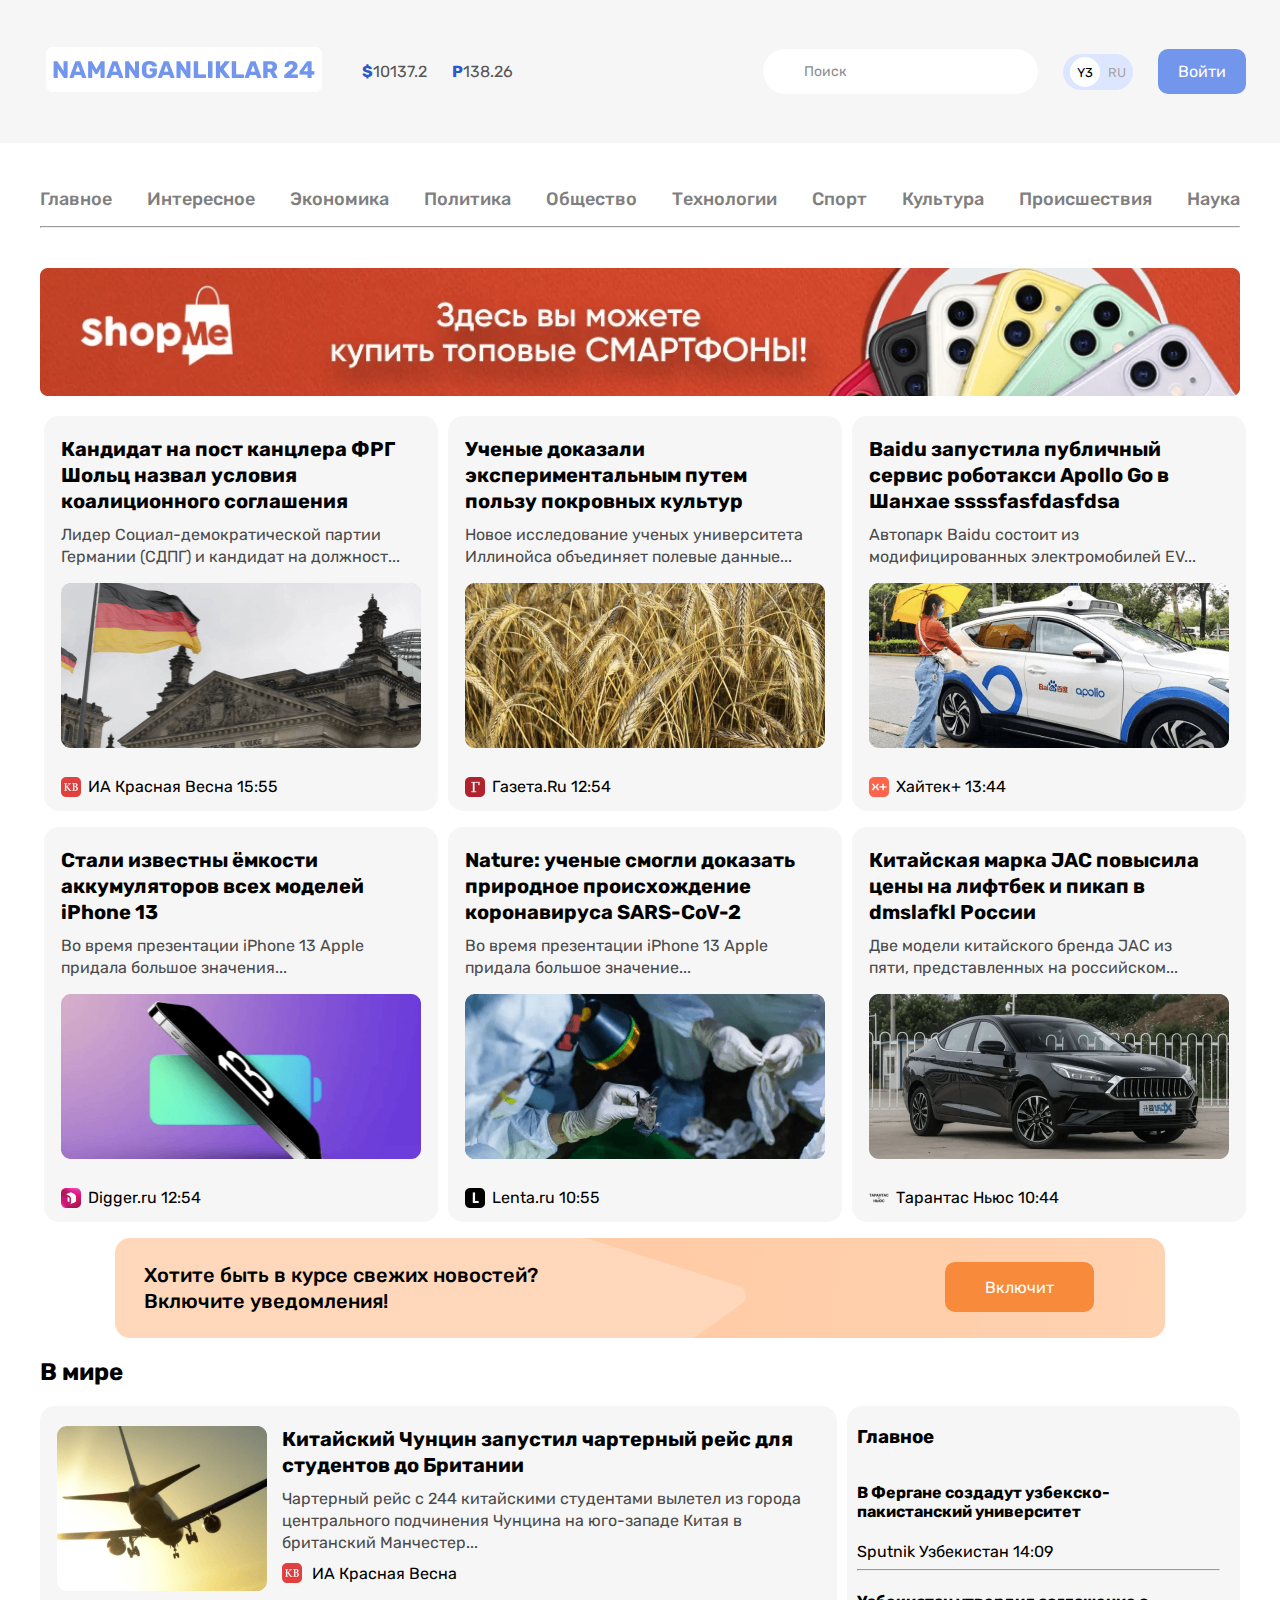
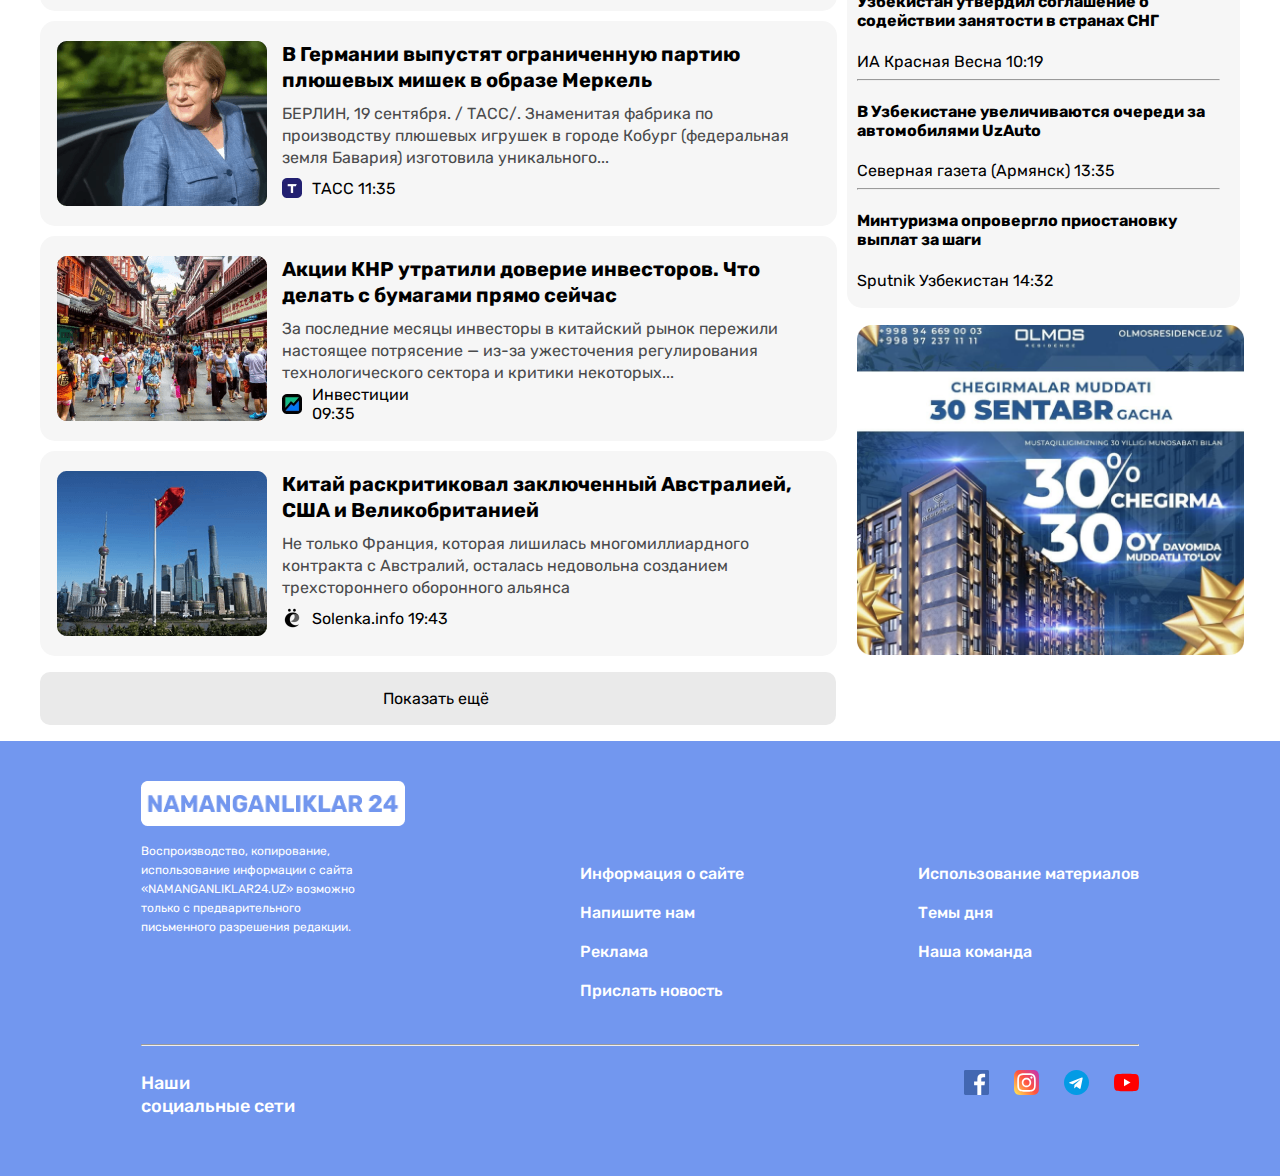
==== index.html @ bf57b664 "Add news bg images" ====
<!DOCTYPE html>
<html lang="en">
<head>
  <meta charset="UTF-8">
  <meta http-equiv="X-UA-Compatible" content="IE=edge">
  <meta name="viewport" content="width=device-width, initial-scale=1.0">
  <link rel="preconnect" href="https://fonts.googleapis.com">
  <link rel="preconnect" href="https://fonts.gstatic.com" crossorigin>
  <link href="https://fonts.googleapis.com/css2?family=Rubik:wght@400;700&display=swap" rel="stylesheet">
  <title>Namanganlikar24</title>
  <link rel="stylesheet" href="./css/main.css">
</head>
<body>
  <header class="header">
    <div class="header-top">
      <div class="container">
        <div class="header-place">
          <div class="header-start">
            <a class="logo-link" href="./index.html">
              <img class="site-logo" src="./rec/rec/NAMANGANLIKLAR24.png" width="276" height="45" alt="logo-Namanganliklar24">
            </a>
            <ul class="header-top-list">
              <li class="header-top-list-box">
                $
                <p class="header-box-text"> 10137.2</p>
              </li>
              <li class="header-top-list-box">
                P
                <p class="header-box-text"> 138.26</p>
              </li>
            </ul>
          </div>
          <div class="header-end">
            <div class="header-input">
              <p class="search-text">
                Поиск</p>
            </div>
            <div class="language">
              <span class="lang-uz">
                <a class="lang-text lang-activ"  href="#">
                  Y3
                </a>
              </span>
              <span class="lang-ru">
                <a class="lang-text" href="#">
                  RU
                </a>
              </span>
            </div>
            <a class="log-in" href="#">
              Войти
            </a>
          </div>
        </div>
      </div>
    </div>

    <div class="header-bottom">
      <div class="container">
        <nav class="header-nav">
          <ul class="header-list">
            <li class="header-list-box">
              <a class="header-link-box-text" href="./index.html">Главное</a>
            </li>
            <li class="header-list-box">
              <a class="header-link-box-text" href="#">Интересное</a>
            </li>
            <li class="header-list-box">
              <a class="header-link-box-text" href="#">Экономика</a>
            </li>
            <li class="header-list-box">
              <a class="header-link-box-text" href="#">Политика</a>
            </li>
            <li class="header-list-box">
              <a class="header-link-box-text" href="#">Общество</a>
            </li>
            <li class="header-list-box">
              <a class="header-link-box-text" href="#"> Технологии</a>
            </li>
            <li class="header-list-box">
              <a class="header-link-box-text" href="#">Спорт</a>
            </li>
            <li class="header-list-box">
              <a class="header-link-box-text" href="#">Культура</a>
            </li>
            <li class="header-list-box">
              <a class="header-link-box-text" href="#">Происшествия</a>
            </li>
            <li class="header-list-box">
              <a class="header-link-box-text" href="#">Наука</a>
            </li>
          </ul>
        </nav>
        <hr class="hr">
      </div>
    </div>
  </header>
<main>
  <section class="hero">
    <div class="container">
      <aside class="hero-place">
          <a target="blank" href="https://shopme.uz/">
            <img src="./images/shopme.png" width="1200" height="128" 
            srcset="./images/shopme.png 1x, ./images/shopme@2x.png 2x"
            alt="Shopme">
          </a>
      </aside>
    </div>

      <div class="container">
        <ul class="hero-list">
          <li class="hero-list-box  none">
            <a class="hero-list-box-link" href="#">
              <h2 class="hero-list-box-title">
                Кандидат на пост канцлера ФРГ Шольц назвал условия коалиционного соглашения
              </h2>
            </a>
            <p class="list-box-title-text">
              Лидер Социал-демократической партии Германии (СДПГ) и кандидат на должност...
            </p>
            <img class="hero-box-img" src="./images/germany.png" width="360" height="165" 
            srcset="./images/germany.png 1x, ./images/germany-flag@2x.png 2x"
            alt="img-germany">
            
            <div class="hero-list-box-log bg-img">
              <!-- <img class="box-logo" src="./images/KB.png" width="20" height="20"
              srcset="./images/KB.png 1x, ./images/KB@2x.png 2x"
              alt="logo-IA_KRASNAYA_BESNA"> -->
              <p class="box-logo-text">ИА Красная Весна <time datetime="2022-05-25T15:55">15:55</time></p>
            </div>

          </li>
          <li class="hero-list-box none">
            <a class="hero-list-box-link"  href="#">
              <h2 class="hero-list-box-title">
                Ученые доказали экспериментальным путем пользу покровных культур
              </h2>
            </a>
            <p class="list-box-title-text">
              Новое исследование ученых университета Иллинойса объединяет полевые данные... 
            </p>
            <img class="hero-box-img" src="./images/wheat.png" width="360" height="165" 
            srcset="./images/wheat.png 1x, ./images/wheat@2x.png 2x"
            alt="img-germany">

            <div class="hero-list-box-log bg-img-center">
              <!-- <img class="box-logo" src="./images/G.png" width="20" height="20"
              srcset="./images/G.png 1x, ./images/G@2x.png 2x"
              alt="logo-IA_KRASNAYA_BESNA"> -->
              <p class="box-logo-text"> Газета.Ru  <time datetime="2022-05-25T12:54">12:54</time></p>
            </div>
          </li>
          <li class="hero-list-box none">
            <a class="hero-list-box-link"  href="#">
              <h2 class="hero-list-box-title">
                Baidu запустила публичный  сервис роботакси Apollo Go в Шанхае ssssfasfdasfdsa
              </h2>
            </a>
            <p class="list-box-title-text">
              Автопарк Baidu состоит из модифицированных электромобилей EV... 
            </p>
            <img class="hero-box-img" src="./images/taxicar.png" width="360" height="165" 
            srcset="./images/taxicar.png 1x, ./images/taxicar@2x.png 2x"
            alt="img-germany">
            <div class="hero-list-box-log bg-img-end">
              <!-- <img class="box-logo" src="./images/KB.png" width="20" height="20"
              srcset="./images/KB.png 1x, ./images/KB@2x.png 2x"
              alt="logo-IA_KRASNAYA_BESNA"> -->
              <p class="box-logo-text"> Хайтек+ <time datetime="2022-05-25T13:44">13:44</time></p>
            </div>
          </li>
        </ul>
        
        <ul class="hero-list">
          <li class="hero-list-box  none">
            <a class="hero-list-box-link" href="#">
              <h2 class="hero-list-box-title">
                Стали известны ёмкости аккумуляторов всех моделей iPhone 13
              </h2>
            </a>
            <p class="list-box-title-text">
              Во время презентации iPhone 13 Apple придала большое значения...
            </p>
            <img class="hero-box-img" src="./images/iphone.png" width="360" height="165" 
            srcset="./images/iphone.png 1x, ./images/iphone@2x.png 2x"
            alt="img-germany">
            <div class="hero-list-box-log bg-img-botom-start">
              <!-- <img class="box-logo" src="./images/digger.png" width="20" height="20"
              srcset="./images/digger.png 1x, ./images/digger@2x.png 2x"
              alt="logo-IA_KRASNAYA_BESNA"> -->
              <p class="box-logo-text"> Digger.ru  <time datetime="2022-05-25T12:54">12:54</time></p>
            </div>
          </li>
          <li class="hero-list-box none">
            <a class="hero-list-box-link"  href="#">
              <h2 class="hero-list-box-title">
                Nature: ученые смогли доказать природное происхождение коронавируса SARS-CoV-2
              </h2>
            </a>
            <p class="list-box-title-text">
              Во время презентации iPhone 13 Apple придала большое значение...
            </p>
            <img class="hero-box-img" src="./images/meditsina.png" width="360" height="165" 
            srcset="./images/meditsina.png 1x, ./images/medican@2x.png 2x"
            alt="img-germany">
            <div class="hero-list-box-log bg-img-botom-center">
              <!-- <img class="box-logo" src="./images/L.png" width="20" height="20"
              srcset="./images/L.png 1x, ./images/L@2x.png 2x"
              alt="logo-IA_KRASNAYA_BESNA"> -->
              <p class="box-logo-text"> Lenta.ru <time datetime="2022-05-25T10:55">10:55</time></p>
            </div>
          </li>
          <li class="hero-list-box none">
            <a class="hero-list-box-link"  href="#">
              <h2 class="hero-list-box-title">
                Китайская марка JAC повысила цены на лифтбек и пикап в dmslafkl России
              </h2>
            </a>
            <p class="list-box-title-text">
              Две модели китайского бренда JAC из пяти, представленных на российском...
            </p>
            <img class="hero-box-img" src="./images/sport-car.png" width="360" height="165" 
            srcset="./images/sport-car.png 1x, ./images/sport-car@2x.png 2x"
            alt="img-germany">
            <div class="hero-list-box-log bg-img-botom-end">
              <!-- <img class="box-logo" src="./images/CH.png" width="20" height="20"
              srcset="./images/CH.png 1x, ./images/CH@2x.png 2x"
              alt="logo-IA_KRASNAYA_BESNA"> -->
              <p class="box-logo-text">Тарантас Ньюс  <time datetime="2022-05-25T10:44">10:44</time></p>
            </div>
          </li>
        </ul>
        <div class="remember">
          <h2 class="remember-text">
            Хотите быть в курсе свежих новостей?  Включите уведомления!
          </h2>
          <span class="remember-box-link">
            <a class="remember-link" href="#">
              Включит 
            </a>
          </span>
        </div>
      </div>
  </section>
  <section class="main-botom">
    <div class="container">
      <h2 class="main-botom-title">
        В мире
      </h2>
      <div class="main-botom-list">

        <div class="botom-start">
          <ul class="main-botom-list">
            <li class="main-botom-list-box">
              <img class="botom-img" src="./images-2/boing.png" width="210" height="165" 
              srcset="./images-2/boing.png 1x, /images-2/boing@2x.png 2x"
              alt="img-boing">
              <div class="botom-box-place">
                <a class="botom-title-link" href="#">
                  <h3 class="botom-box-title">
                    Китайский Чунцин запустил чартерный рейс для студентов до Британии
                  </h3>
                </a>
                <p class="botom-box-text">
                  Чартерный рейс с 244 китайскими студентами вылетел из города центрального подчинения Чунцина на юго-западе Китая в британский Манчестер...
                </p>
                <div class="botom-box-in-box bg-img">
                  <!-- <img class="botom-logo" src="./images/KB.png" width="20" height="20"
                  srcset="./images/KB.png 1x, ./images/KB@2x.png 2x" -->
                  <!-- alt="logo-box"> -->
                  <p class="botom-logo-text">ИА Красная Весна<time datetime="2022-05-01T12:25"></time></p>
                </div>
              </div>
            </li>
            <li class="main-botom-list-box">
              <img class="botom-img" src="./images-2/women.png" width="210" height="165" 
              srcset="./images-2/women.png 1x, /images-2/women@2x.png 2x"
              alt="img-boing">
              <div class="botom-box-place">
                <a class="botom-title-link" href="#">
                  <h3 class="botom-box-title">
                    В Германии выпустят ограниченную партию плюшевых мишек в образе Меркель
                  </h3>
                </a>
                <p class="botom-box-text">
                  БЕРЛИН, 19 сентября. / ТАСС/. Знаменитая фабрика по производству плюшевых игрушек в городе Кобург (федеральная земля Бавария) изготовила уникального...
                </p>
                <div class="botom-box-in-box botom-bg-img-second">
                  <!-- <img class="botom-logo" src="./images-2/T.png" width="20" height="20"
                  srcset="./images-2/T.png 1x, ./images-2/T@2x.png 2x"
                  alt="logo-box"> -->
                  <p class="botom-logo-text">ТАСС <time datetime="2022-05-01T11:35">11:35</time></p>
                </div>
              </div>
            </li>
            <li class="main-botom-list-box">
              <img class="botom-img" src="./images-2/china.png" width="210" height="165" 
              srcset="./images-2/china.png 1x, /images-2/china@2x.png 2x"
              alt="img-boing">
              <div class="botom-box-place">
                <a class="botom-title-link" href="#">
                  <h3 class="botom-box-title">
                    Акции КНР утратили доверие инвесторов. Что делать с бумагами прямо сейчас
                  </h3>
                </a>
                <p class="botom-box-text">
                  За последние месяцы инвесторы в китайский рынок пережили настоящее потрясение — из-за ужесточения регулирования технологического сектора и критики некоторых...
                </p>
                <div class="botom-box-in-box bg-img-tretiy">
                  <!-- <img class="botom-logo" src="./images-2/PBG.png" width="20" height="20"
                  srcset="./images-2/PBG.png 1x, ./images-2/PBG@2x.png 2x"
                  alt="logo-box"> -->
                  <p class="botom-logo-text">Инвестиции <time datetime="2022-05-01T09:35">09:35</time></p>
                </div>
              </div>
            </li>
            <li class="main-botom-list-box ha">
              <img class="botom-img" src="./images-2/china-flag.png" width="210" height="165" 
              srcset="./images-2/china-flag.png 1x, /images-2/china-flag@2x.png 2x"
              alt="img-boing">
              <div class="botom-box-place">
                <a class="botom-title-link" href="#">
                  <h3 class="botom-box-title">
                    Китай раскритиковал заключенный Австралией, США и Великобританией
                  </h3>
                </a>
                <p class="botom-box-text">
                  Не только Франция, которая лишилась многомиллиардного контракта с Австралий, осталась недовольна созданием трехстороннего оборонного альянса 
                </p>
                <div class="botom-box-in-box botom-bg-end">
                  <!-- <img class="botom-logo" src="./images-2/solenka.png" width="20" height="20"
                  srcset="./images-2/solenka.png 1x, ./images-2/solenka@2x.png 2x"
                  alt="logo-box"> -->
                  <p class="botom-logo-text">Solenka.info <time datetime="2022-05-01T19:43">19:43</time></p>
                </div>
              </div>
            </li>
            <li class="box-esho">
            <div class="esho">
              <a class="esho-link" href="#">
                <p class="esho-text">
                  Показать ещё 
                </p>
             </a>
            </div>
            </li>
          </ul>
        </div>


        <div class="botom-end">
          <h3 class="botom-end-title">
            Главное
          </h3>
          <ul class="botom-list-end">
            <li class="botom-list-end-box">
              <h4 class="botom-end--box-title">
                В Фергане создадут узбекско-пакистанский университет
              </h4>
              <p class="time-text">Sputnik Узбекистан <time datetime="2022-05-21T14:09">14:09</time></p>
              <hr>
            </li>
            <li class="botom-list-end-box">
              <h4 class="botom-end-box-title">
                Узбекистан утвердил соглашение о содействии занятости в странах СНГ
              </h4>
              <p class="time-text">ИА Красная Весна <time datetime="2022-05-21T10:19">10:19</time></p>
              <hr>
            </li>
            <li class="botom-list-end-box">
              <h4 class="botom-end--box-title">
                В Узбекистане увеличиваются очереди за автомобилями UzAuto
              </h4>
              <p class="time-text">Северная газета (Армянск) <time datetime="2022-05-21T13:35">13:35</time></p>
              <hr>
            </li>
            <li class="botom-list-end-box">
              <h4 class="botom-end-box-title">
                Минтуризма опровергло приостановку выплат за шаги
              </h4>
              <p class="time-text">Sputnik Узбекистан <time datetime="2022-05-21T14:32">14:32</time></p>
            </li>
          </ul>
              <aside class="botom-end-rek">
                <a href="#">
                  <img class="botom-end-box-rek" src="./images-2/olmos.png" width="387" height="330" 
                  srcset="./images-2/olmos.png 1x, ./images-2/olmos@2x.png 2x"
                  alt="img-olmos-building">
                </a>
            </aside>         
        </div>
      </div>
    </div>
  </section>
</main>

<footer>
  <div class="container">
    <div class="footer-place">
      <div class="footer-box-place">
        <div>
          <img class="footer-logo-site" src="./rec/rec/NAMANGANLIKLAR24.png" width="264" height="45" alt="logo-site">
          <p class="footer-logo-text">
            Воспроизводство, копирование, использование информации с сайта «NAMANGANLIKLAR24.UZ» возможно только с предварительного письменного разрешения редакции.
          </p>
        </div>
        <ul class="footer-list">
          <li class="footer-list-box">
            <a class="footer-link-list" href="#">
              Информация о сайте            
            </a>
          </li>
          <li class="footer-list-box">
            <a class="footer-link-list" href="#">
              Напишите нам
            </a>
          </li>
          <li class="footer-list-box">
            <a class="footer-link-list" href="#">
            Реклама
            </a>
          </li>
          <li class="footer-list-box">
            <a class="footer-link-list" href="#">
              Прислать новость
            </a>
          </li>
        </ul>
        <ul class="footer-list-box-two">
          <li class="footer-list-box">
            <a class="footer-link-list" href="#">
              Использование материалов
            </a>
          </li>
          <li  class="footer-list-box">
            <a class="footer-link-list" href="#">
              Темы дня
            </a>
          </li>
          <li class="footer-list-box">
            <a class="footer-link-list" href="#">
              Наша команда
            </a>
          </li>
        </ul>
      </div>

      <div class="footer-bootom">
        <hr>
        <div class="place">
          <p class="footer-botom-text">
            Наши <br> социальные сети
          </p>
          <ul class="footer-sybol">
            <li class="sybol-box">
              <a target="blank" href="https://www.facebook.com/">
                <img src="./rec/rec/free-icon-facebook-13840531.svg" width="25" height="25" alt="symbol-facebook">
              </a>
            </li>
            <li class="sybol-box">
              <a target="blank" href="https://www.instagram.com/">
                <img src="./rec/rec/free-icon-instagram-21114631.svg" width="25" height="25" alt="symbol-instagram">
              </a>
            </li>
            <li class="sybol-box">
              <a target="blank" href="https://telegram.org/">
                <img src="./rec/rec/free-icon-telegram-21116461.svg" width="25" height="25" alt="symbol-telegram">
              </a>
            </li>
            <li class="sybol-box"> 
              <a target="blank" href="https://www.youtube.com/">
                <img src="./rec/rec/free-icon-youtube-13840601.svg" width="25" height="25" alt="symbol-youtube">
              </a>
            </li>
          </ul>
        </div>

      </div>
      </div>
      
  </div>
</footer>
</body>
</html>
---- css/main.css ----
*{
  box-sizing: border-box;
}
body{
  margin: 0;
  font-family: 'Rubik', sans-serif;
}


.header-top{
  background-color: #F6F6F6;
  padding: 30px 0 30px 12px;
}
.container{
  width: 1200px;
  margin: 0 auto;
}
.header-place{
  display: flex;
  justify-content: space-between;
}

.header-start{
  display: flex;
  justify-content: space-between;
  text-align: center;
  align-items: center;
}

.header-top-list{
  display: flex;
  align-items: center;
}
.header-top-list-box{
  display: flex;
  align-items: center;
  font-weight: 700;
  font-size: 16px;
  line-height: 19px;
  color: #2959CE;
  margin-right: 25px;
}
.header-box-text{
  font-weight: 400;
  font-size: 16px;
  line-height: 19px;
  color: #555555;
}
.header-end{
  display: flex;
  align-items: center;
}
.language{
  display: flex;
  justify-content: space-around;
  align-items: center;
  width: 70px;
  margin-right: 25px;
  padding: 3px;
  line-height: 15px;
  background-color: #DCE6FF;
  border-radius: 39px;
  text-align: center;
}
.lang-text{
  font-size: 13px;
  line-height: 15px;
  font-style: normal;
  color: #A6A6A6;
  text-decoration: none;
}
.lang-activ{
  color: #000;
}

.lang-uz{
  width: 30px;
  height: 30px;
  border-radius: 50%;
  background-color: #fff;
  padding-top: 7px;
}
.lang-ru{
  text-decoration: none;
  color: #A6A6A6;
}
.header-input{
  width: 276px;
  border-radius: 60px;
  margin-right: 25px;
  background-color: #fff;
}
.log-in{
  padding: 13px 20px;
  background-color: #7296EC;
  text-decoration: none;
  border-radius: 10px;
  color: #fff;
  margin: 0;
}
.input-text{
  font-weight: 400;
  font-size: 14px;
  line-height: 17px;
  color: #8D8D8D;
  padding-left: 41px;
}
.header-input{
  width: 275px;
  height: 45px;
  background-color: #fff;
  border-radius: 60px;
}
.search-text{
  padding-left: 41px;
  font-size: 14px;
  line-height: 17px;
  color: #8D8D8D;
}

.header-list{
  display: flex;
  align-items: center;
  justify-content: space-between;
  padding: 30px 0 0 0;
}
.hr{
  margin-bottom: 40px;
}
.header-list-box{
  list-style: none;
}
.header-link-box-text{
  text-decoration: none;
  font-weight: 500;
  font-size: 18px;
  line-height: 21px;
  text-align: center;
  color: #7F7F7F;
}
.hero-place{
  width: 1200px;
  margin: 0 auto;
}

.hero-list{
  display: flex;
  justify-content: center;
  padding: 0;
}
.main-botom-list-box{
  margin-bottom: 10px;
}

.hero-list-box{
  width: 394px;
  margin-left: 20px;
  background-color: #F6F6F6;
  list-style: none;
  border-radius: 15px;
  padding: 20px 17px 15px 17px;
  
}
.bg-img::before{
  content: "";
  position: absolute;
  width: 20px;
  height: 20px;
  /* bottom: -px; */
  background-image: url("../images/KB.png");
}
.hero-list-box-log::before{
  content: "";
  position: absolute;
  width: 20px;
  height: 20px;
  background-repeat: no-repeat;
}
.bg-img-center::before{
  background-image: url("../images/G.png");
  background-repeat: no-repeat;
}
.bg-img-end::before{
  background-image: url("../images/X+.png");
  background-repeat: no-repeat;
}
.bg-img-botom-start::before{
  background-image: url("../images/digger.png");
  background-repeat: no-repeat;
}
.bg-img-botom-center::before{
  background-image: url("../images/L.png");
  background-repeat: no-repeat;
}
.bg-img-botom-end::before{
  background-image: url("../images/CH.png");
  background-repeat: no-repeat;
}
.remember{
  background-image: url("../images/remmember.png");
  background-repeat: no-repeat;
}



.box-logo-text{
  margin: 0;
  margin-left: 27px;
  
}
.none{
  margin-left: 10px;
}

.hero-list-box-title{
  width: 346px;
  text-decoration: none;
  font-weight: 700;
  font-size: 20px;
  line-height: 26px;
  color: #000000;
  margin: 0;
  margin-bottom: 10px;
}
.hero-list-box-link{
  text-decoration: none;
  
}
.list-box-title-text{
  width: 346px;
  font-weight: 400;
  font-size: 16px;
  line-height: 22px;
  color: #4A4B4C;
  margin: 0;
  margin-bottom: 15px;
}
.hero-box-img{
  margin-bottom: 15px;
}
.hero-list-box-log{
  display: flex;
  align-items: center;
  margin-top: 10px;
}
.box-logo{
  margin-right: 0px;
}

.remember{
  display: flex;
  justify-content: space-between;
  width: 1050px;
  margin: 0 auto;
  /* background-color: #f1d2ba; */
  padding: 24px 71px 24px 29px;
  border-radius: 15px;
}
.remember-text{
  width: 404px;
  margin: 0;
  font-weight: 500;
  font-size: 20px;
  line-height: 26px;
  color: #000000;
}

.remember-link{
  width: 149px;
  height: 50px;
  background-color: #F78B3B;
  color: #fff;
  display: flex;
  align-items: center;
  justify-content: center;
  border-radius: 10px;
  text-decoration: none;
}
.main-botom-list{
  display: flex;  
  justify-content: space-between;
  padding: 0;
  margin: 0 auto;
  flex-wrap: wrap;
}
.botom-start{
  width: 797px;
  margin-right: 10px;
}
.botom-box-in-box{
  margin-top: 10px;
}

.main-botom-list-box{
  width: 797px;
  height: 205px;
  display: flex;
  padding: 20px 20px 20px 17px;
  background-color: #F6F6F6;
  border-radius: 15px;
  /* margin-bottom: 10px; */
}
.botom-logo-text{
  width: 160px;
}
.botom-img{
  margin-right: 15px;
}
.botom-title-link{
  text-decoration: none;
}
.botom-box-title{
  font-weight: 700;
  font-size: 20px;
  line-height: 26px;
  color: #000000;
  margin: 0;
}
.botom-box-text{
  font-weight: 400;
  font-size: 16px;
  line-height: 22px;
  color: #4A4B4C;
  margin: 0;
  margin-top: 10px;
}
.botom-box-in-box{
  display: flex;
  align-items: center;
}
.botom-logo-text{
  margin: 0;
  margin-left: 30px;
}
.botom-bg-img-second::before{
  content: "";
  position: absolute;
  width: 20px;
  height: 20px;
  background-image: url("../images-2/T.png");
  background-repeat: no-repeat;
}
.bg-img-tretiy{
  content: "";
  position: absolute;
  width: 20px;
  height: 20px;
  background-image: url("../images-2/PBG.png");
  background-repeat: no-repeat;
}
.botom-bg-end::before{
  content: "";
  position: absolute;
  width: 20px;
  height: 20px;
  background-image: url("../images-2/solenka.png");
  background-repeat: no-repeat;
}
.botom-logo{
  margin-right: 10px;
}
.box-esho{
  list-style: none;
}

.esho{
  width: 796px;
  background: #EAEAEA;
  border-radius: 10px;
}
.esho-link{
  text-decoration: none;
  color: #000;
}

.esho-text{
  padding: 17px 343px  17px 343px;
}
.botom-end-title{
  margin-top: 0;
  margin-bottom: 35px;
}
.botom-end{
  width: 393px;
  height: 502px;
  background: #F6F6F6;
  border-radius: 15px;
  padding: 20px 20px 25px 10px;
}
.botom-list-end-box{
  list-style: none;
}
.botom-list-end{
  padding-left: 0;
  padding-bottom: 25px;
  margin: 0;
}
.time-text{
  margin: 0;
}
.botom-end-rek{
  margin: 0 auto;

}
.botom-end-box-rek{
  margin: 0 auto;
 margin-top: 10px; 
}
.footer-logo-text{
  width: 229px;
}
footer{
  background-color: #7297EF;
}
.footer-place{
  padding: 40px;
}
.footer-logo-text{
  font-weight: 400;
  font-size: 12px;
  line-height: 19px;
  color: #FFFFFF;
}
.footer-list{
  margin-top: 83px;
}
.footer-list-box{
list-style: none;
margin-bottom: 20px;
}
.footer-link-list{
  font-weight: 500;
  font-size: 16px;
  line-height: 19px;
  color: #FFFFFF;
  text-decoration: none;
}
.footer-list-box-two{
  margin-top: 83px;

}
.footer-box-place{
  width: 998px;
  display: flex;
  justify-content: space-between;
  margin: 0 auto;
}
.place{
  display: flex;
  justify-content: space-between;
}

.footer-bootom{
  width: 998px;
  margin: 0 auto;
}
.footer-sybol{
  display: flex;
}
.footer-botom-text{
  font-weight: 500;
  font-size: 18px;
  line-height: 23px;
  color: #FFFFFF;
}
.sybol-box{
  list-style: none;
  margin-left: 25px; 
}
.ha{
  margin: 0;
  
}
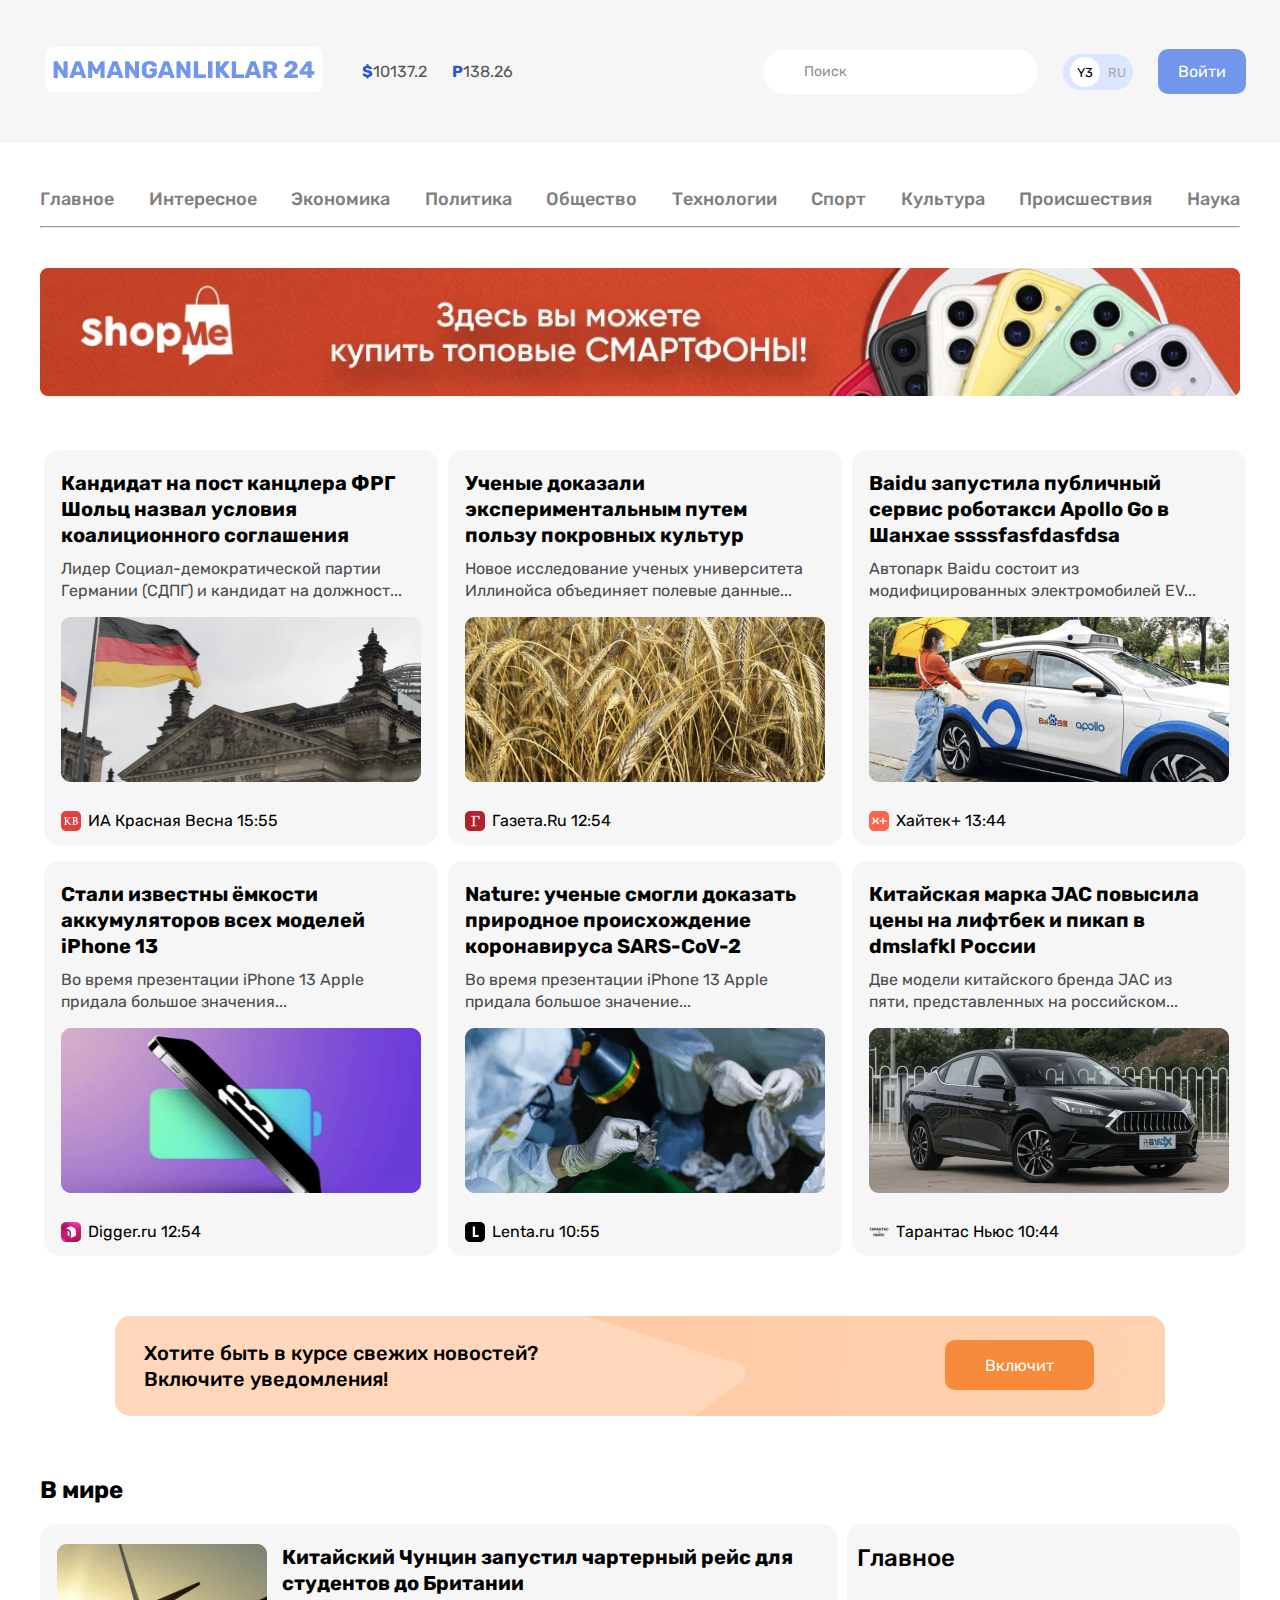
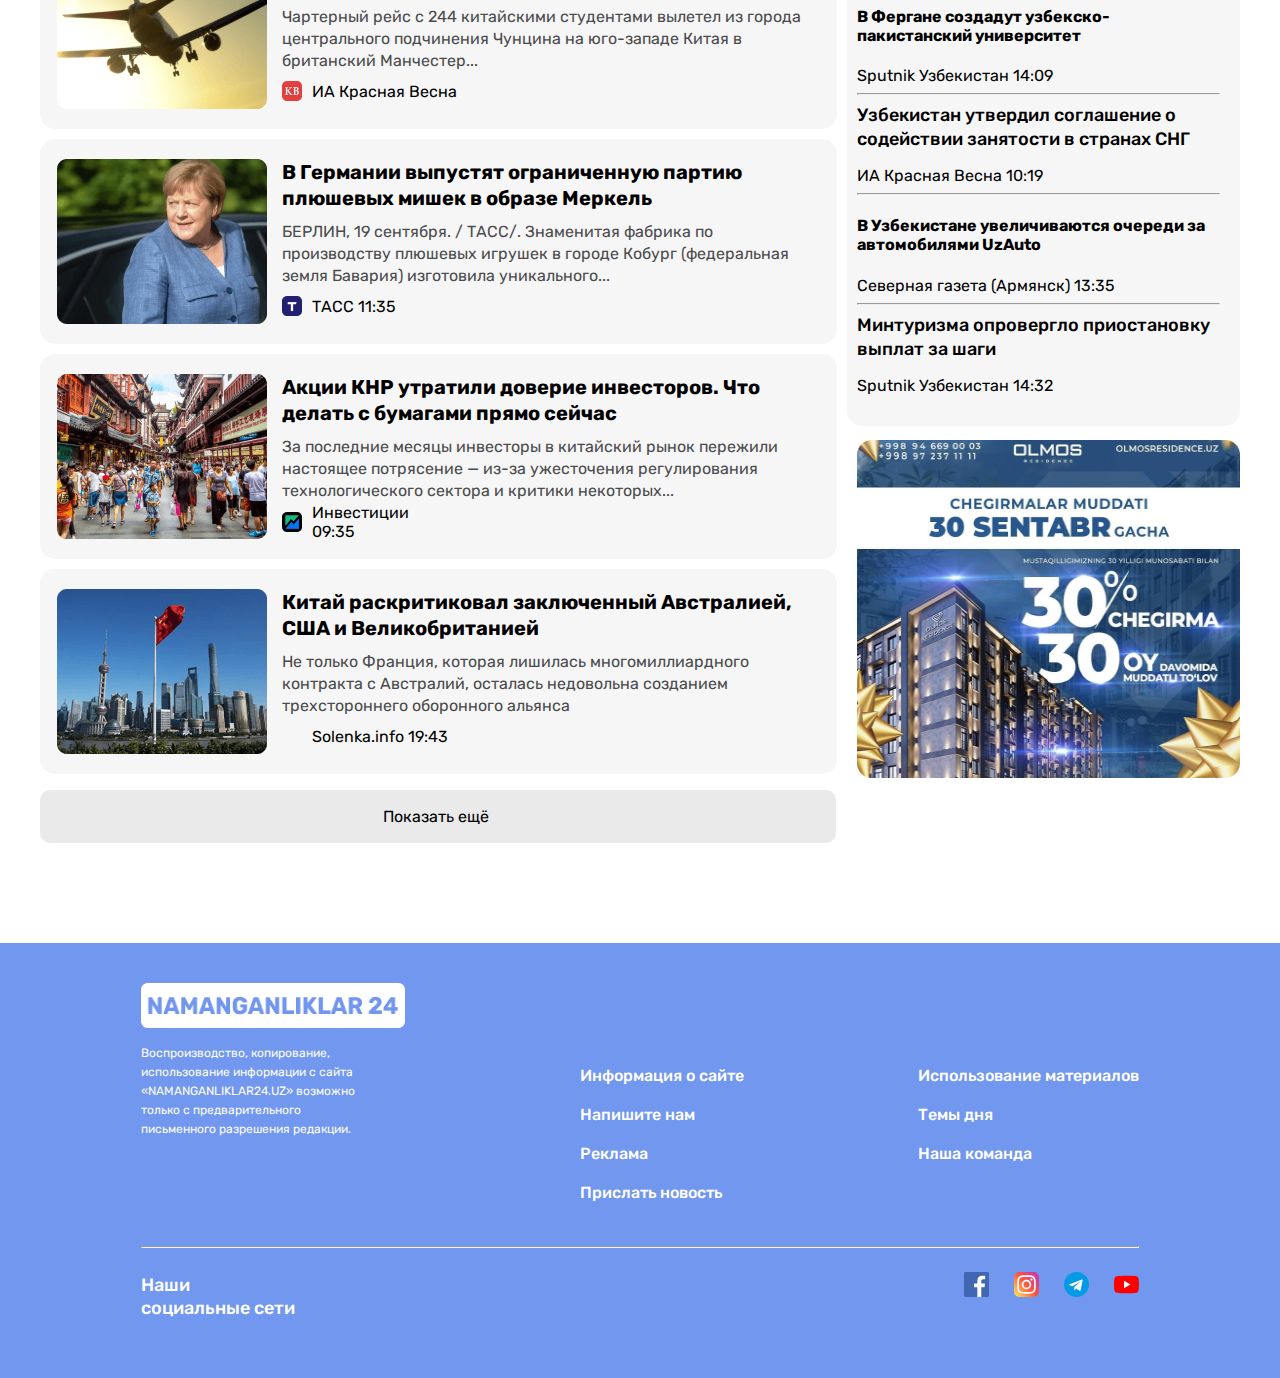
==== commit 36088af2: "Add new fon-family in css" ====
--- a/index.html
+++ b/index.html
@@ -4,9 +4,9 @@
   <meta charset="UTF-8">
   <meta http-equiv="X-UA-Compatible" content="IE=edge">
   <meta name="viewport" content="width=device-width, initial-scale=1.0">
-  <link rel="preconnect" href="https://fonts.googleapis.com">
+  <!-- <link rel="preconnect" href="https://fonts.googleapis.com">
   <link rel="preconnect" href="https://fonts.gstatic.com" crossorigin>
-  <link href="https://fonts.googleapis.com/css2?family=Rubik:wght@400;700&display=swap" rel="stylesheet">
+  <link href="https://fonts.googleapis.com/css2?family=Rubik:wght@400;700&display=swap" rel="stylesheet"> -->
   <title>Namanganlikar24</title>
   <link rel="stylesheet" href="./css/main.css">
 </head>
@@ -383,7 +383,7 @@
           </ul>
               <aside class="botom-end-rek">
                 <a href="#">
-                  <img class="botom-end-box-rek" src="./images-2/olmos.png" width="387" height="330" 
+                  <img class="botom-end-box-rek" src="./images-2/olmos.png" width="383" height="338" 
                   srcset="./images-2/olmos.png 1x, ./images-2/olmos@2x.png 2x"
                   alt="img-olmos-building">
                 </a>
--- a/css/main.css
+++ b/css/main.css
@@ -1,3 +1,30 @@
+/* rubik-regular - latin_cyrillic */
+@font-face {
+  font-family: 'Rubik';
+  font-style: normal;
+  font-weight: 400;
+  src: local(''),
+       url('../fonts/rubik-v20-latin_cyrillic-regular.woff2') format('woff2'),
+       url('../fonts/rubik-v20-latin_cyrillic-regular.woff2') format('woff'); 
+}
+/* rubik-500 - latin_cyrillic */
+@font-face {
+  font-family: 'Rubik';
+  font-style: normal;
+  font-weight: 500;
+  src: local(''),
+       url('../fonts/rubik-v20-latin_cyrillic-500.woff2') format('woff2'),
+       url('../fonts/rubik-v20-latin_cyrillic-500.woff') format('woff'); 
+}
+/* rubik-700 - latin_cyrillic */
+@font-face {
+  font-family: 'Rubik';
+  font-style: normal;
+  font-weight: 700;
+  src: local(''),
+       url('../fonts/rubik-v20-latin_cyrillic-700.woff2') format('woff2'),
+       url('../fonts/rubik-v20-latin_cyrillic-700.woff') format('woff');
+}
 *{
   box-sizing: border-box;
 }
@@ -110,6 +137,8 @@
   height: 45px;
   background-color: #fff;
   border-radius: 60px;
+  background-image: url("../rec/rec/Icon-Outline-sea421430499");
+  
 }
 .search-text{
   padding-left: 41px;
@@ -141,6 +170,7 @@
 .hero-place{
   width: 1200px;
   margin: 0 auto;
+  margin-bottom: 50px;
 }
 
 .hero-list{
@@ -197,6 +227,7 @@
   background-repeat: no-repeat;
 }
 .remember{
+  /* content: ""; */
   background-image: url("../images/remmember.png");
   background-repeat: no-repeat;
 }
@@ -215,10 +246,11 @@
 .hero-list-box-title{
   width: 346px;
   text-decoration: none;
-  font-weight: 700;
+  font-weight: 700px;
   font-size: 20px;
   line-height: 26px;
   color: #000000;
+  font-family: "Rubik";
   margin: 0;
   margin-bottom: 10px;
 }
@@ -227,6 +259,7 @@
   
 }
 .list-box-title-text{
+  font-family: 'Rubik';
   width: 346px;
   font-weight: 400;
   font-size: 16px;
@@ -252,11 +285,14 @@
   justify-content: space-between;
   width: 1050px;
   margin: 0 auto;
+  margin-top: 60px;
+  margin-bottom: 60px;
   /* background-color: #f1d2ba; */
   padding: 24px 71px 24px 29px;
   border-radius: 15px;
 }
 .remember-text{
+  font-family: 'Rubik';
   width: 404px;
   margin: 0;
   font-weight: 500;
@@ -310,6 +346,7 @@
   text-decoration: none;
 }
 .botom-box-title{
+  font-family: 'Rubik';
   font-weight: 700;
   font-size: 20px;
   line-height: 26px;
@@ -317,6 +354,7 @@
   margin: 0;
 }
 .botom-box-text{
+  font-family: 'Rubik';
   font-weight: 400;
   font-size: 16px;
   line-height: 22px;
@@ -353,7 +391,7 @@
   position: absolute;
   width: 20px;
   height: 20px;
-  background-image: url("../images-2/solenka.png");
+  background-image: url("../images-2/");
   background-repeat: no-repeat;
 }
 .botom-logo{
@@ -375,10 +413,17 @@
 
 .esho-text{
   padding: 17px 343px  17px 343px;
+  margin-bottom: 100px;
 }
 .botom-end-title{
   margin-top: 0;
   margin-bottom: 35px;
+  /* font-family: 'Rubik'; */
+  font-family: 'Rubik';
+  font-style: normal;
+  font-weight: 500;
+  font-size: 24px;
+  line-height: 28px;
 }
 .botom-end{
   width: 393px;
@@ -392,11 +437,12 @@
 }
 .botom-list-end{
   padding-left: 0;
-  padding-bottom: 25px;
+  padding-bottom: 20px;
   margin: 0;
 }
 .time-text{
   margin: 0;
+  margin-top: 15px;
 }
 .botom-end-rek{
   margin: 0 auto;
@@ -404,11 +450,21 @@
 }
 .botom-end-box-rek{
   margin: 0 auto;
- margin-top: 10px; 
+  margin-top: 25px;
 }
 .footer-logo-text{
   width: 229px;
 }
+.botom-end-box-title{
+  font-family: 'Rubik';
+  font-style: normal;
+  font-weight: 500;
+  font-size: 18px;
+  line-height: 24px;
+  color: #000000;
+  margin: 0;
+  margin-bottom: 8px;
+}
 footer{
   background-color: #7297EF;
 }
@@ -416,6 +472,8 @@
   padding: 40px;
 }
 .footer-logo-text{
+  font-family: 'Rubik';
+  font-style: normal;
   font-weight: 400;
   font-size: 12px;
   line-height: 19px;
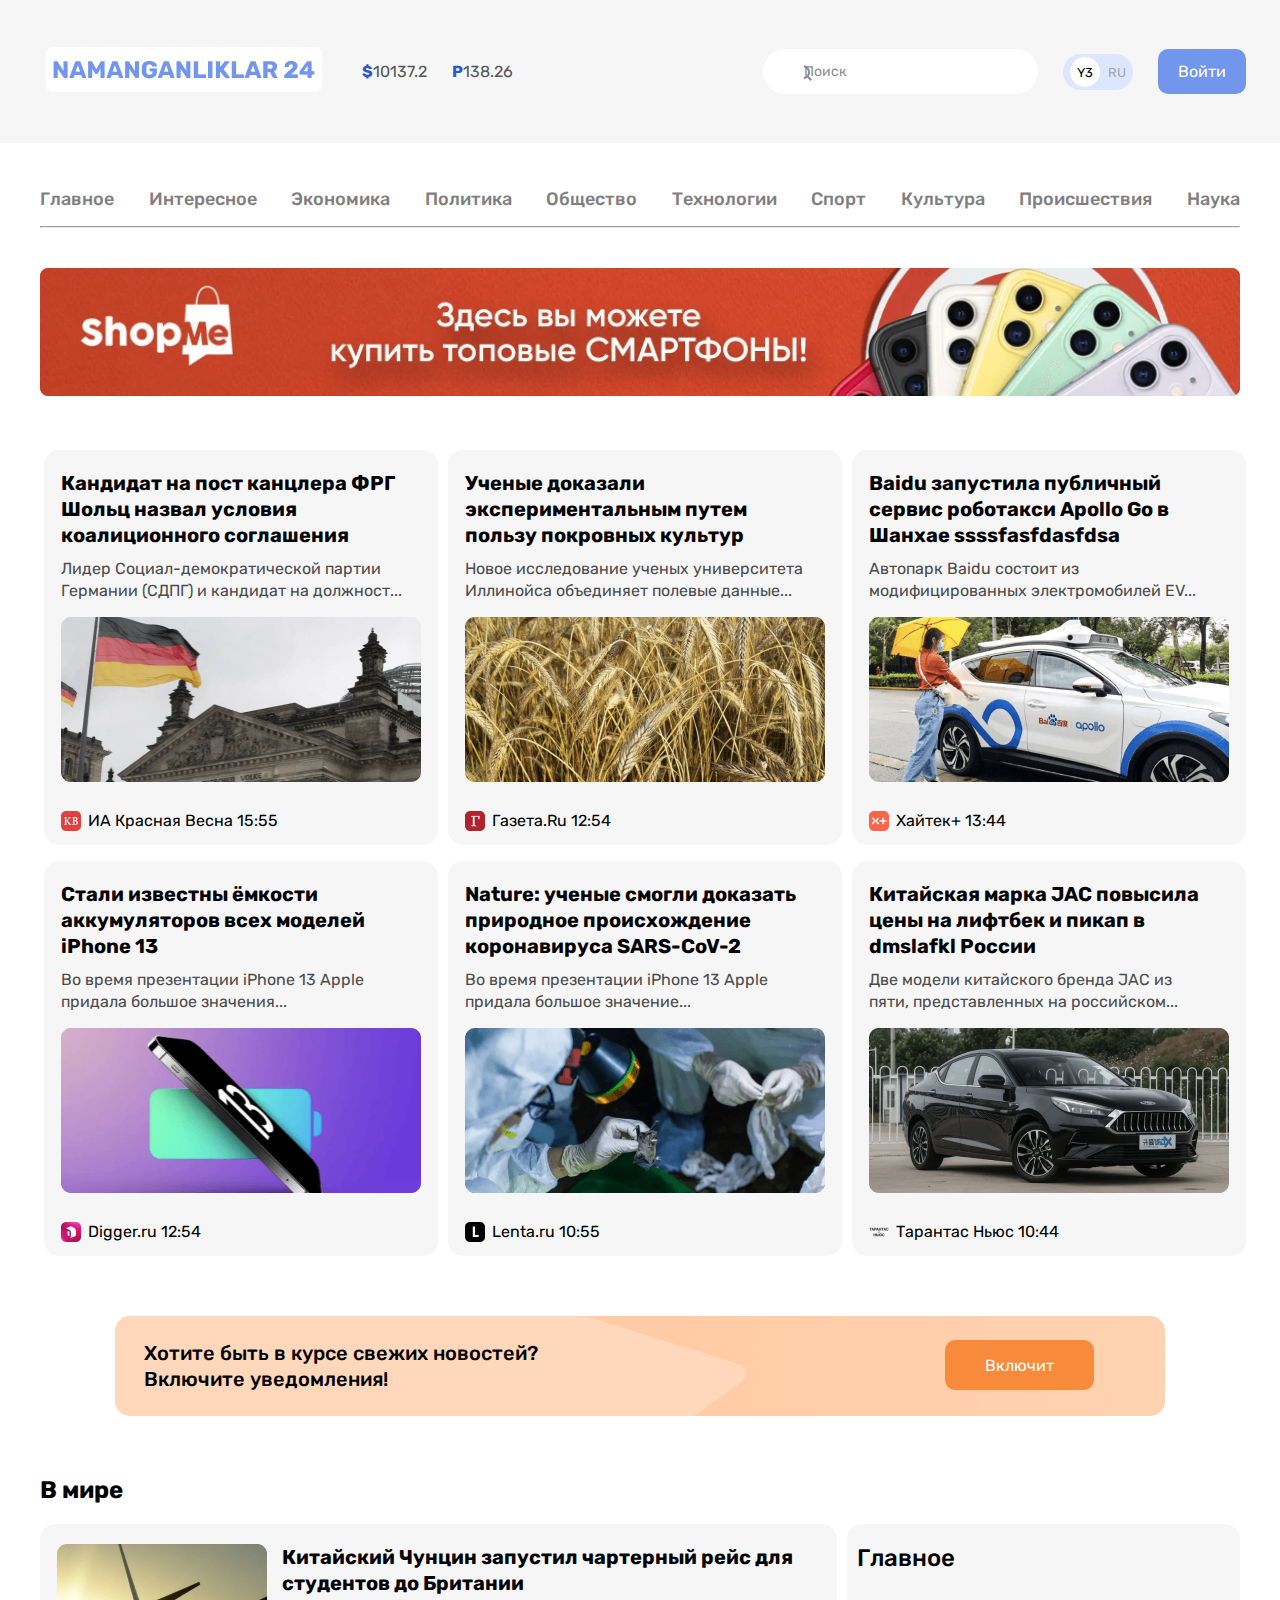
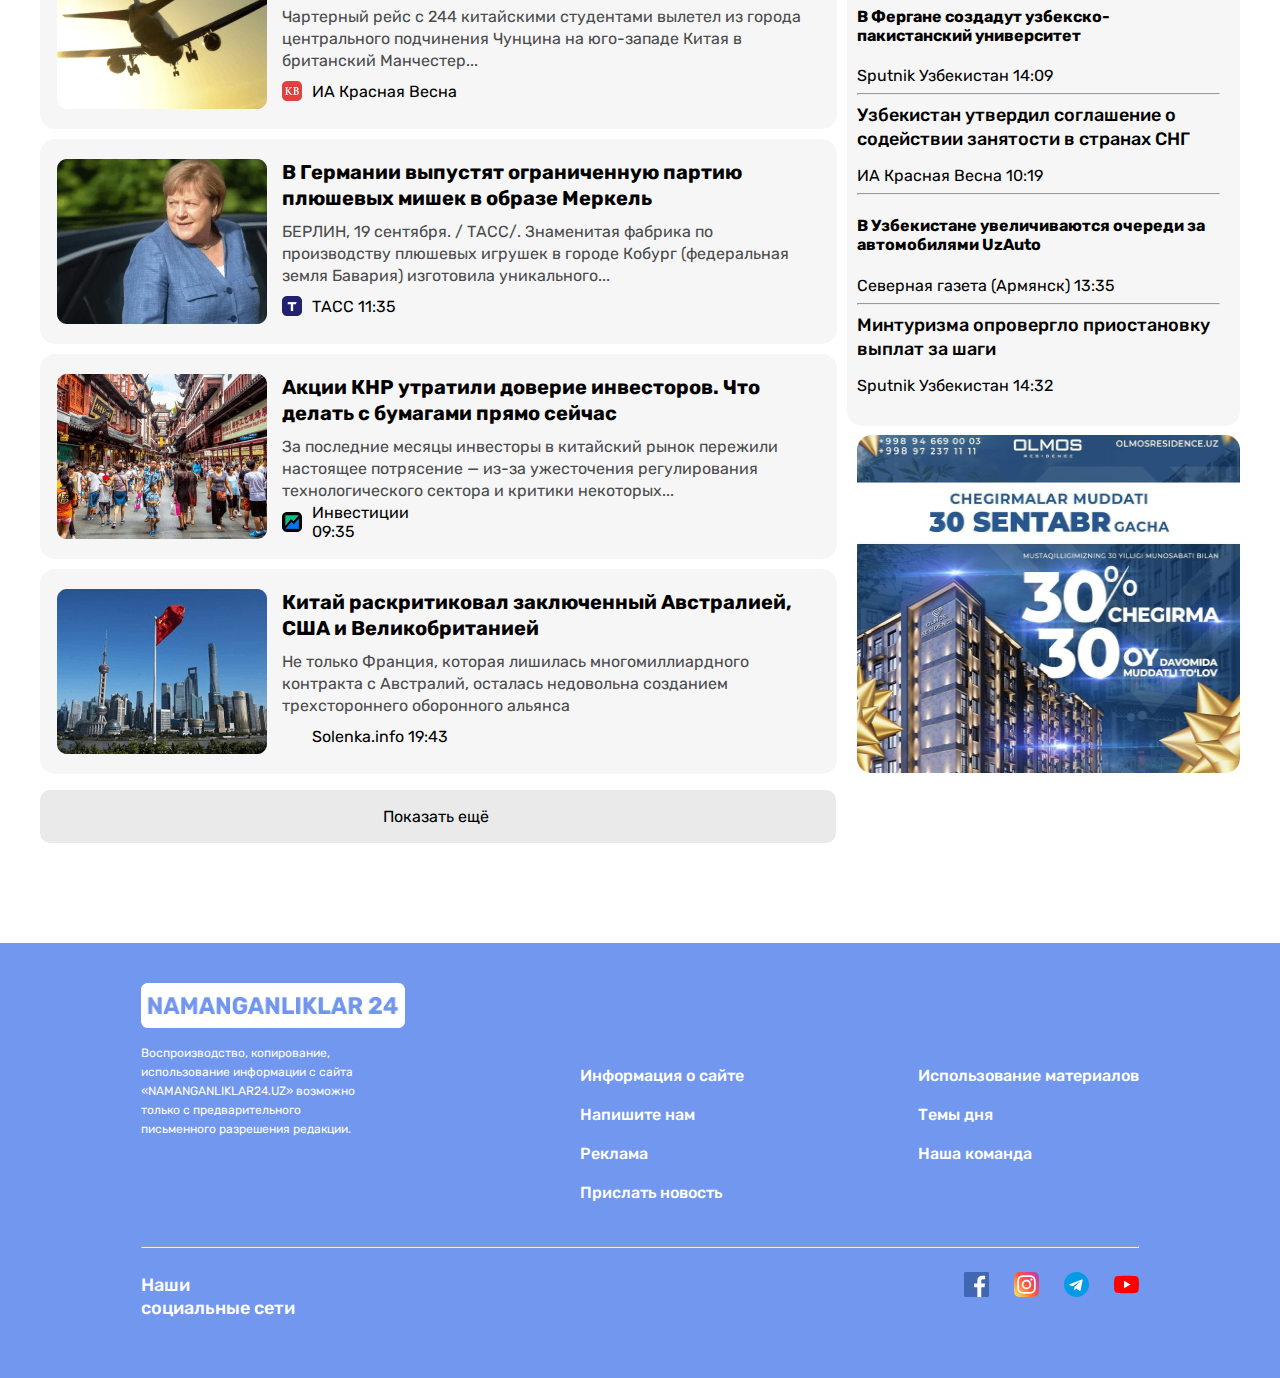
==== commit 20eacf01: "Add new page cantact" ====
--- a/index.html
+++ b/index.html
@@ -411,7 +411,7 @@
             </a>
           </li>
           <li class="footer-list-box">
-            <a class="footer-link-list" href="#">
+            <a class="footer-link-list" href="./contact.html">
               Напишите нам
             </a>
           </li>
--- a/css/main.css
+++ b/css/main.css
@@ -111,6 +111,21 @@
   text-decoration: none;
   color: #A6A6A6;
 }
+/* .header{
+  margin-bottom: 591px;
+} */
+
+.search-text::before{
+  position: absolute;
+  content: "";
+  background-image: url('../rec/rec/Icon-Outline-search.svg');
+  background-position: calc(50% - 10px) calc(50% + 0px);
+  background-repeat: no-repeat;
+  width: 20px;
+  height: 20px;
+  
+}
+
 .header-input{
   width: 276px;
   border-radius: 60px;
@@ -130,7 +145,8 @@
   font-size: 14px;
   line-height: 17px;
   color: #8D8D8D;
-  padding-left: 41px;
+  margin-right: 41px;
+  /* padding-left: 41px; */
 }
 .header-input{
   width: 275px;
@@ -141,6 +157,7 @@
   
 }
 .search-text{
+  /* margin-right: 41px; */
   padding-left: 41px;
   font-size: 14px;
   line-height: 17px;
@@ -160,6 +177,7 @@
   list-style: none;
 }
 .header-link-box-text{
+  font-family: 'Rubik';
   text-decoration: none;
   font-weight: 500;
   font-size: 18px;
@@ -450,7 +468,7 @@
 }
 .botom-end-box-rek{
   margin: 0 auto;
-  margin-top: 25px;
+  margin-top: 20px;
 }
 .footer-logo-text{
   width: 229px;
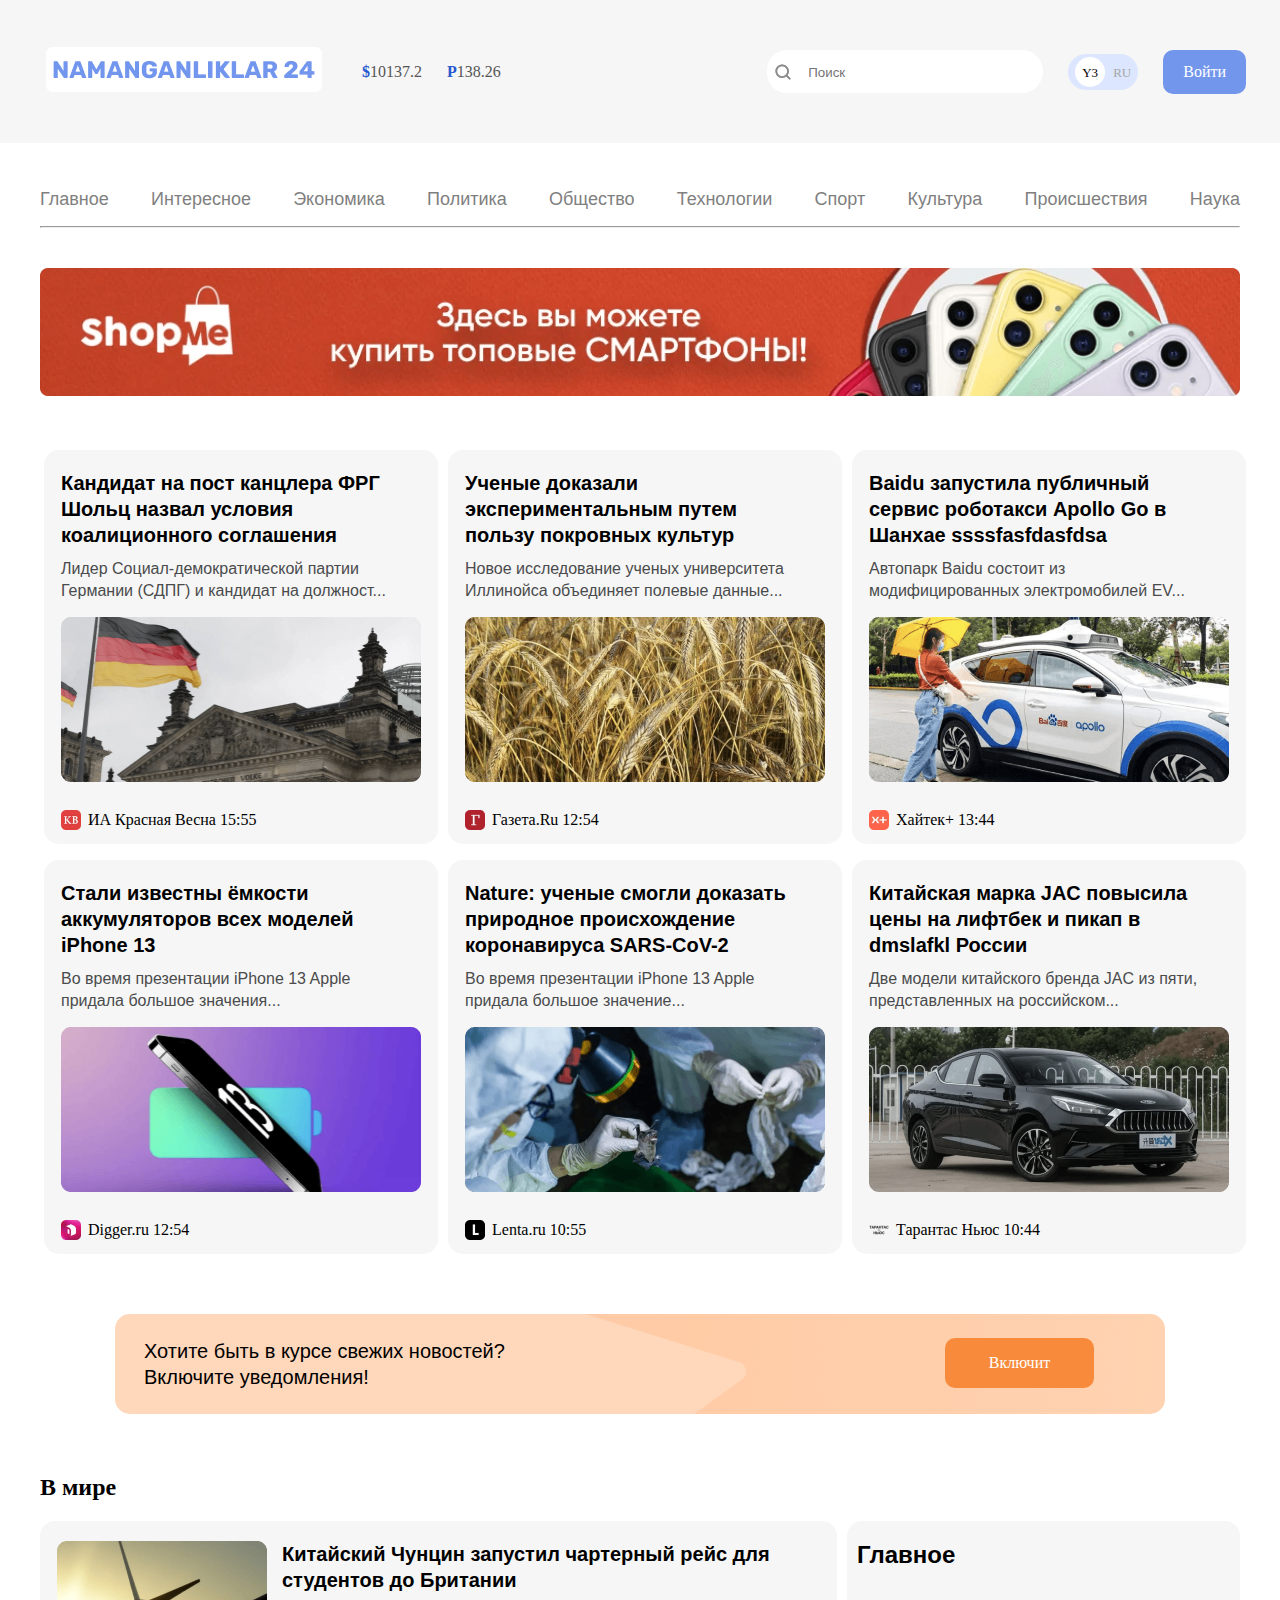
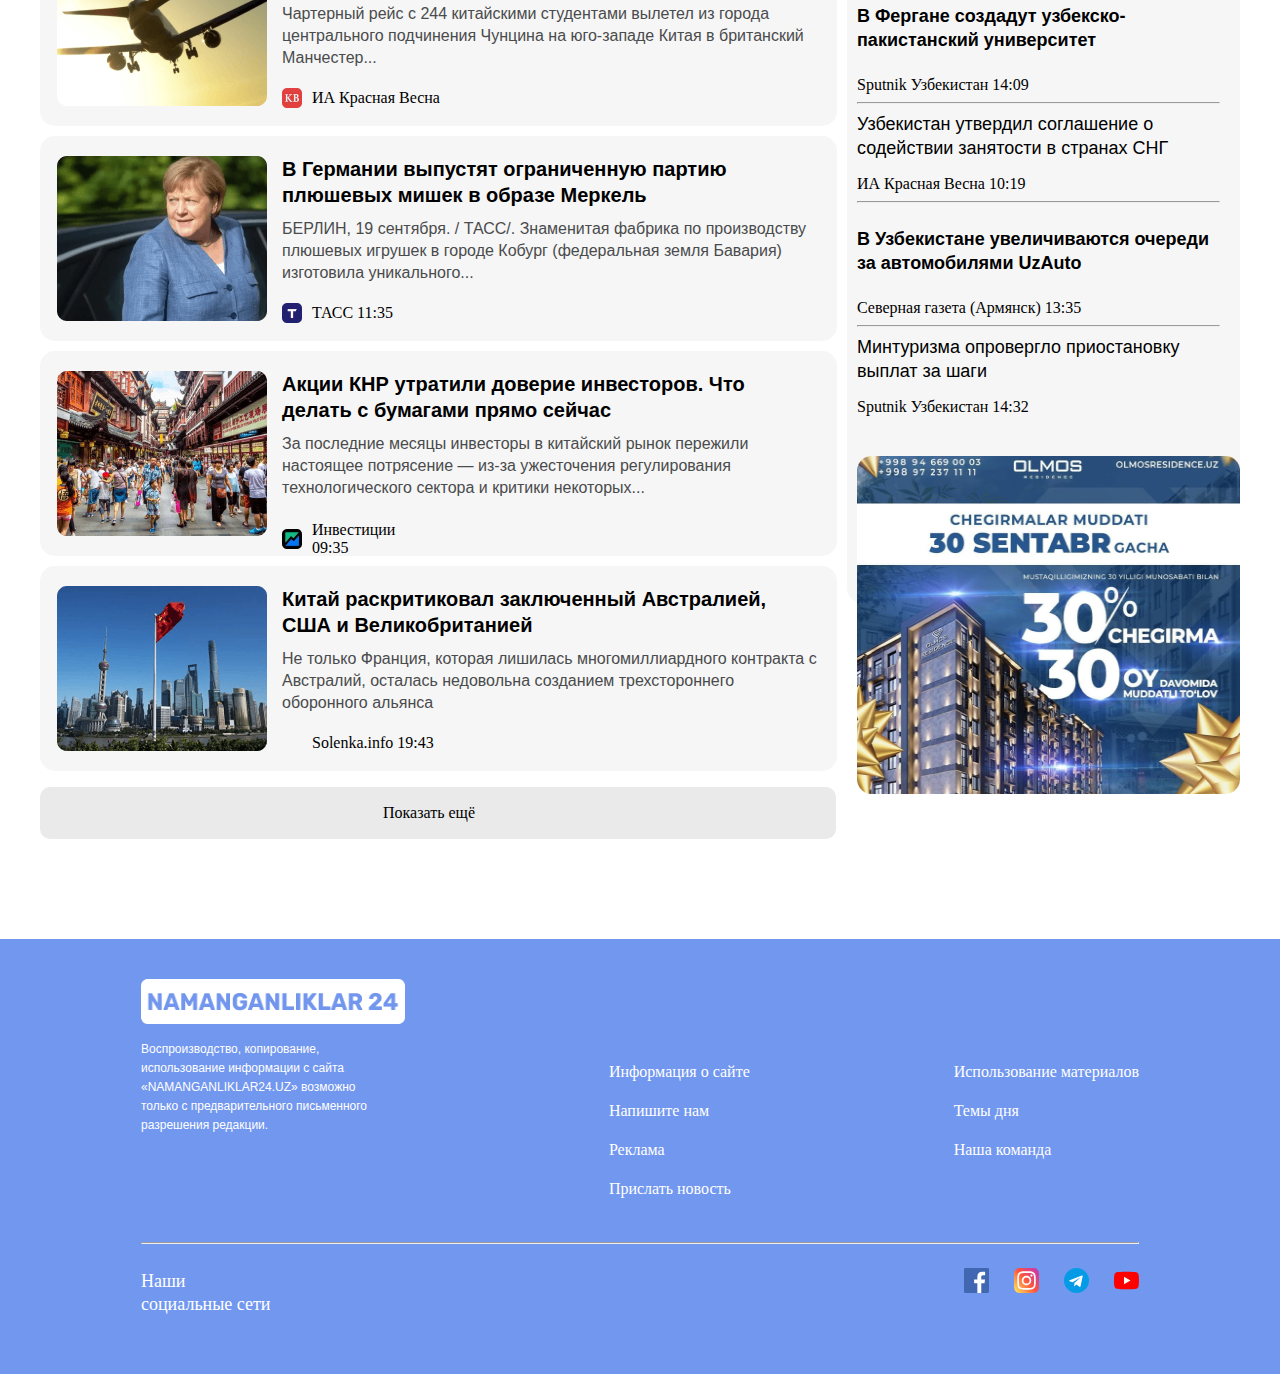
==== commit 98477a89: "Add news pages" ====
--- a/index.html
+++ b/index.html
@@ -32,8 +32,10 @@
           </div>
           <div class="header-end">
             <div class="header-input">
-              <p class="search-text">
-                Поиск</p>
+              <form action="#">
+                <input class="header-input-box" type="search" name="search" aria-label="Поиск" placeholder="Поиск">
+              </form>
+
             </div>
             <div class="language">
               <span class="lang-uz">
@@ -63,7 +65,7 @@
               <a class="header-link-box-text" href="./index.html">Главное</a>
             </li>
             <li class="header-list-box">
-              <a class="header-link-box-text" href="#">Интересное</a>
+              <a class="header-link-box-text" href="./interesting.html">Интересное</a>
             </li>
             <li class="header-list-box">
               <a class="header-link-box-text" href="#">Экономика</a>
--- a/css/main.css
+++ b/css/main.css
@@ -1,6 +1,6 @@
 /* rubik-regular - latin_cyrillic */
 @font-face {
-  font-family: 'Rubik';
+  font-family: "Rubik","Arial",sans-serif;
   font-style: normal;
   font-weight: 400;
   src: local(''),
@@ -9,7 +9,7 @@
 }
 /* rubik-500 - latin_cyrillic */
 @font-face {
-  font-family: 'Rubik';
+  font-family: "Rubik","Arial",sans-serif;
   font-style: normal;
   font-weight: 500;
   src: local(''),
@@ -18,7 +18,7 @@
 }
 /* rubik-700 - latin_cyrillic */
 @font-face {
-  font-family: 'Rubik';
+  font-family: "Rubik","Arial",sans-serif;
   font-style: normal;
   font-weight: 700;
   src: local(''),
@@ -30,7 +30,7 @@
 }
 body{
   margin: 0;
-  font-family: 'Rubik', sans-serif;
+  font-family: 'Rubik',"Arial" sans-serif;
 }
 
 
@@ -115,15 +115,15 @@
   margin-bottom: 591px;
 } */
 
-.search-text::before{
+.header-input::before{
   position: absolute;
+  width: 50px;
+  height: 50px;
   content: "";
+  border-radius: 50%;
   background-image: url('../rec/rec/Icon-Outline-search.svg');
-  background-position: calc(50% - 10px) calc(50% + 0px);
-  background-repeat: no-repeat;
-  width: 20px;
-  height: 20px;
-  
+  background-position: left 6px top 12px; 
+  background-repeat: no-repeat; 
 }
 
 .header-input{
@@ -131,6 +131,12 @@
   border-radius: 60px;
   margin-right: 25px;
   background-color: #fff;
+}
+.header-input-box{
+  border: none;
+  border-radius: 20px;
+  padding: 15px 0 13px 41px;
+  width: 275px;
 }
 .log-in{
   padding: 13px 20px;
@@ -148,14 +154,7 @@
   margin-right: 41px;
   /* padding-left: 41px; */
 }
-.header-input{
-  width: 275px;
-  height: 45px;
-  background-color: #fff;
-  border-radius: 60px;
-  background-image: url("../rec/rec/Icon-Outline-sea421430499");
-  
-}
+
 .search-text{
   /* margin-right: 41px; */
   padding-left: 41px;
@@ -177,7 +176,7 @@
   list-style: none;
 }
 .header-link-box-text{
-  font-family: 'Rubik';
+  font-family: "Rubik","Arial",sans-serif;
   text-decoration: none;
   font-weight: 500;
   font-size: 18px;
@@ -210,12 +209,11 @@
   
 }
 .bg-img::before{
+  background-image: url("../images/KB.png");
   content: "";
   position: absolute;
   width: 20px;
   height: 20px;
-  /* bottom: -px; */
-  background-image: url("../images/KB.png");
 }
 .hero-list-box-log::before{
   content: "";
@@ -268,7 +266,7 @@
   font-size: 20px;
   line-height: 26px;
   color: #000000;
-  font-family: "Rubik";
+  font-family: "Rubik","Arial",sans-serif;
   margin: 0;
   margin-bottom: 10px;
 }
@@ -277,7 +275,7 @@
   
 }
 .list-box-title-text{
-  font-family: 'Rubik';
+  font-family: "Rubik","Arial",sans-serif;
   width: 346px;
   font-weight: 400;
   font-size: 16px;
@@ -310,7 +308,7 @@
   border-radius: 15px;
 }
 .remember-text{
-  font-family: 'Rubik';
+  font-family: "Rubik","Arial",sans-serif;
   width: 404px;
   margin: 0;
   font-weight: 500;
@@ -354,9 +352,7 @@
   border-radius: 15px;
   /* margin-bottom: 10px; */
 }
-.botom-logo-text{
-  width: 160px;
-}
+
 .botom-img{
   margin-right: 15px;
 }
@@ -364,7 +360,7 @@
   text-decoration: none;
 }
 .botom-box-title{
-  font-family: 'Rubik';
+  font-family: "Rubik","Arial",sans-serif;
   font-weight: 700;
   font-size: 20px;
   line-height: 26px;
@@ -372,13 +368,14 @@
   margin: 0;
 }
 .botom-box-text{
-  font-family: 'Rubik';
+  font-family: "Rubik","Arial",sans-serif;
   font-weight: 400;
   font-size: 16px;
   line-height: 22px;
   color: #4A4B4C;
   margin: 0;
   margin-top: 10px;
+  margin-bottom: 20px;
 }
 .botom-box-in-box{
   display: flex;
@@ -436,16 +433,15 @@
 .botom-end-title{
   margin-top: 0;
   margin-bottom: 35px;
-  /* font-family: 'Rubik'; */
-  font-family: 'Rubik';
-  font-style: normal;
-  font-weight: 500;
+  font-family: "Rubik","Arial",sans-serif;
+  font-style: normal;
   font-size: 24px;
   line-height: 28px;
+  color: #000;
 }
 .botom-end{
   width: 393px;
-  height: 502px;
+  height: 682px;
   background: #F6F6F6;
   border-radius: 15px;
   padding: 20px 20px 25px 10px;
@@ -474,7 +470,7 @@
   width: 229px;
 }
 .botom-end-box-title{
-  font-family: 'Rubik';
+  font-family: "Rubik","Arial",sans-serif;
   font-style: normal;
   font-weight: 500;
   font-size: 18px;
@@ -490,7 +486,7 @@
   padding: 40px;
 }
 .footer-logo-text{
-  font-family: 'Rubik';
+  font-family: "Rubik","Arial",sans-serif;
   font-style: normal;
   font-weight: 400;
   font-size: 12px;
@@ -546,4 +542,101 @@
 .ha{
   margin: 0;
   
+}
+.second-page-two{
+  background-image: url("../page-2/logo/vt.png");
+  background-repeat: no-repeat;
+}
+.second-page-three{
+  background-image: url("../page-2/logo/dns.png");
+  background-repeat: no-repeat;
+}
+.second-page-four{
+  background-image: url("../page-2/logo/sputnik.png");
+  background-repeat: no-repeat;
+}
+.second-page-five{
+  background-image: url("../page-2/logo/i.png");
+  background-repeat: no-repeat;
+}
+.second-page-olti{
+  background-image: url("../page-2/logo/kp.png");
+  background-repeat: no-repeat;
+}
+.second-page-seven{
+  background-image: url("../page-2/logo/fergana.png");
+  background-repeat: no-repeat;
+}
+.second-page-eight{
+  background-image: url("../images-2/solenka.png");
+  background-repeat: no-repeat;
+}
+.tesla-page::before{
+  background-image: url("../page-2/logo/solenka-wdith-30.png");
+  background-repeat: no-repeat;
+  position: absolute;
+  content: "";
+  width: 50px;
+  height: 50px;
+  background-position: left -5px  top 5px;
+}
+.tesla-hero{
+  width: 797px;
+}
+.tesla-olmos-rek{
+  margin-top: 20px;
+}
+.tesla-hero-title{
+  font-family: "Rubik","Arial",sans-serif;
+  font-style: normal;
+  font-size: 26px;
+  line-height: 36px;
+  color: #000000;
+}
+.tesla-text{
+  margin: 0;
+  font-family: "Rubik","Arial",sans-serif;
+  font-style: normal;
+  font-weight: 400;
+  font-size: 20px;
+  line-height: 30px;
+  color: #000000;
+  margin-bottom: 24px;
+}
+.text-end{
+  padding-bottom: 50px;
+  margin-bottom: 60px;
+  border-bottom: 1px solid #333;
+}
+.tesla-place{
+  padding: 0;
+}
+.tesla-img{
+  margin: 0;
+  margin-bottom: 25px;
+}
+.tesla-botom-list{
+  padding: 0;
+  display: flex;
+  justify-content: space-between;
+  margin-bottom: 100px;
+}
+.tesla-botom-list-box{
+  list-style: none;
+  width: 393px;
+  padding: 20px 18px 15px 17px ;
+  background-color: #F6F6F6;
+  border-radius: 15px;
+  margin: 0;
+  margin-right: 10px;
+}
+a{
+  text-decoration: none;
+}
+.botom-end--box-title{
+  font-family: "Rubik","Arial",sans-serif;
+  font-style: normal;
+  font-size: 18px;
+  line-height: 24px;
+  color: #000000;
 }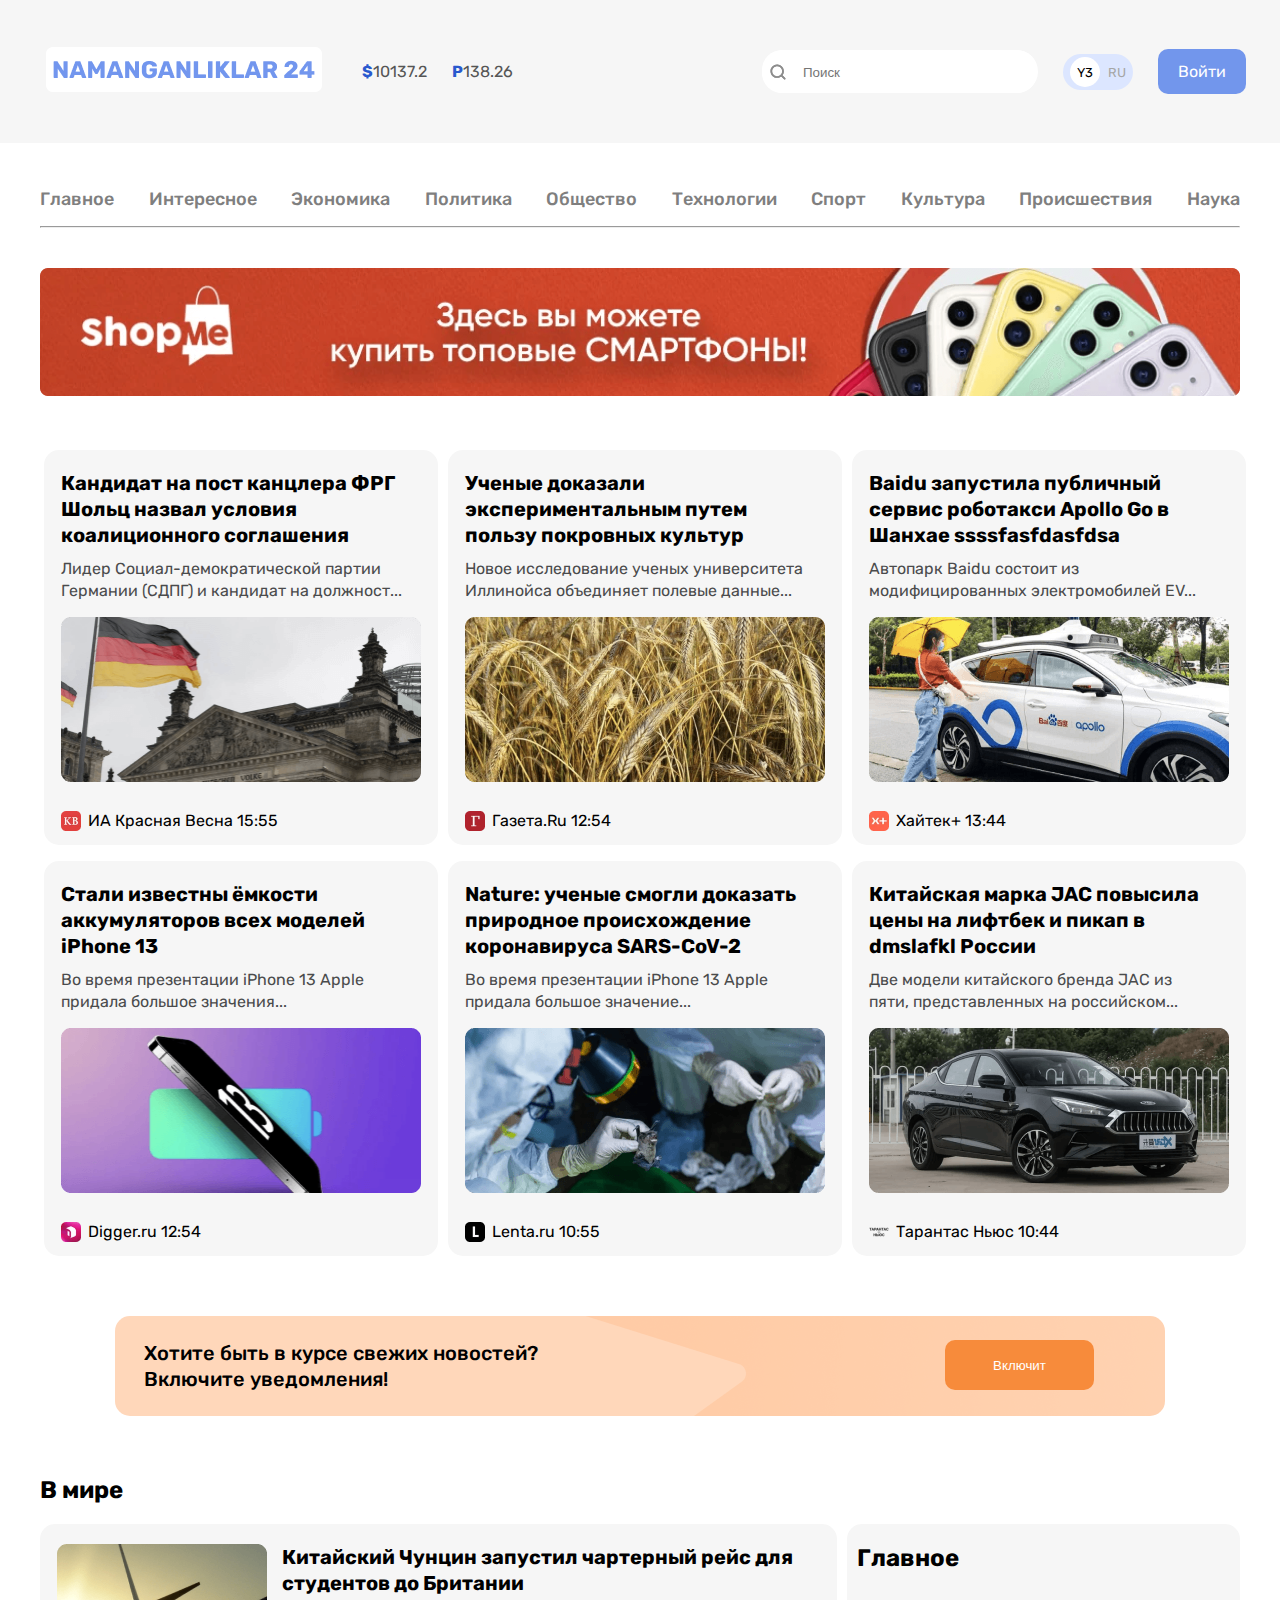
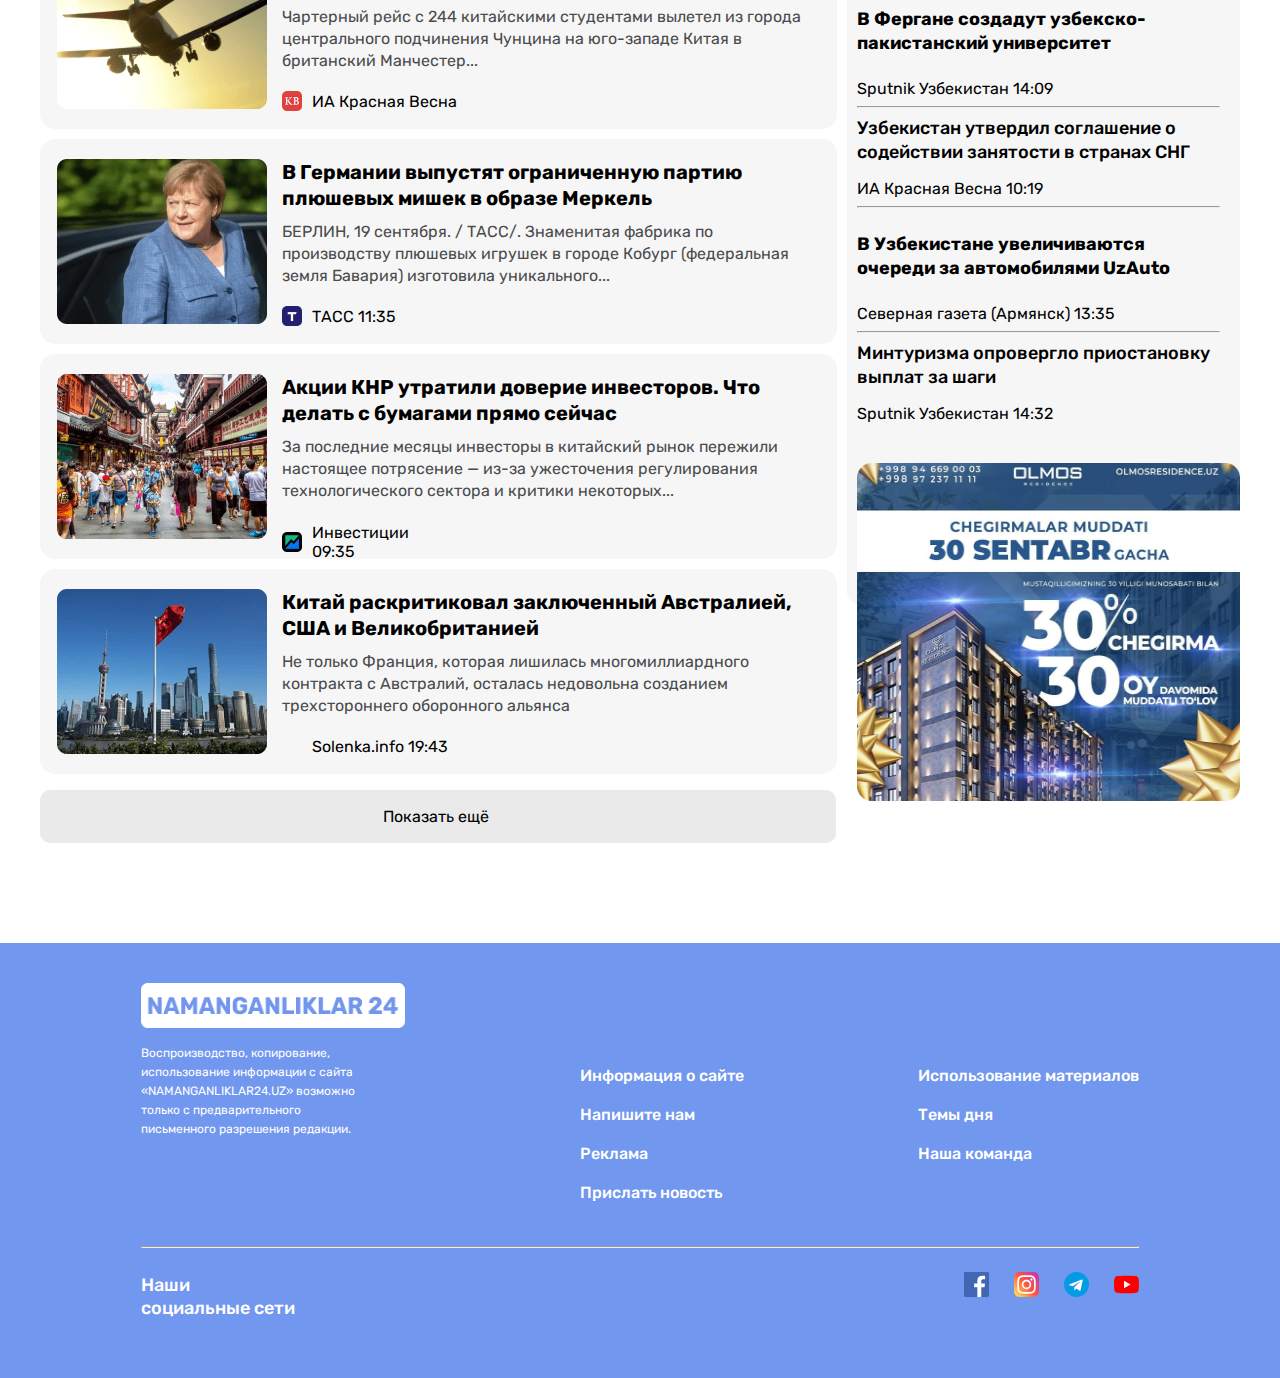
==== commit 6b562afe: "add new folder js" ====
--- a/index.html
+++ b/index.html
@@ -8,7 +8,9 @@
   <link rel="preconnect" href="https://fonts.gstatic.com" crossorigin>
   <link href="https://fonts.googleapis.com/css2?family=Rubik:wght@400;700&display=swap" rel="stylesheet"> -->
   <title>Namanganlikar24</title>
+  <!-- <link rel="stylesheet" href="./css/mini.css"> -->
   <link rel="stylesheet" href="./css/main.css">
+  
 </head>
 <body>
   <header class="header">
@@ -32,7 +34,7 @@
           </div>
           <div class="header-end">
             <div class="header-input">
-              <form action="#">
+              <form action="#" autocomplete="off">
                 <input class="header-input-box" type="search" name="search" aria-label="Поиск" placeholder="Поиск">
               </form>
 
@@ -237,9 +239,9 @@
             Хотите быть в курсе свежих новостей?  Включите уведомления!
           </h2>
           <span class="remember-box-link">
-            <a class="remember-link" href="#">
+            <button class="remember-link" type="button">
               Включит 
-            </a>
+            </button>
           </span>
         </div>
       </div>
@@ -482,5 +484,19 @@
       
   </div>
 </footer>
+
+  <div class="modal">
+    <div class="modal-window">
+      <h2 class="modal-window-title"> 
+        Хотите быть в курсе свежих новостей?  Включите уведомления!
+      </h2> 
+      <button class="modal-close-button" type="button">
+        Включит 
+      </button>
+    </div>
+  </div>
+
+  <script src="./js/main.js"></script>
+
 </body>
-</html>+</html>
--- a/css/mini.css
+++ b/css/mini.css
@@ -0,0 +1 @@
+@font-face{font-family:Rubik,Arial,sans-serif;font-style:normal;font-weight:400;src:local(''),url('../fonts/rubik-v20-latin_cyrillic-regular.woff2') format('woff2'),url('../fonts/rubik-v20-latin_cyrillic-regular.woff2') format('woff')}@font-face{font-family:Rubik,Arial,sans-serif;font-style:normal;font-weight:500;src:local(''),url('../fonts/rubik-v20-latin_cyrillic-500.woff2') format('woff2'),url('../fonts/rubik-v20-latin_cyrillic-500.woff') format('woff')}@font-face{font-family:Rubik,Arial,sans-serif;font-style:normal;font-weight:700;src:local(''),url('../fonts/rubik-v20-latin_cyrillic-700.woff2') format('woff2'),url('../fonts/rubik-v20-latin_cyrillic-700.woff') format('woff')}*{box-sizing:border-box}body{margin:0;font-family:Rubik,Arial sans-serif}.header-top{background-color:#f6f6f6;padding:30px 0 30px 12px}.container{width:1200px;margin:0 auto}.header-place{display:flex;justify-content:space-between}.header-start{display:flex;justify-content:space-between;text-align:center;align-items:center}.header-top-list{display:flex;align-items:center}.header-top-list-box{display:flex;align-items:center;font-weight:700;font-size:16px;line-height:19px;color:#2959ce;margin-right:25px}.header-box-text{font-weight:400;font-size:16px;line-height:19px;color:#555}.header-end{display:flex;align-items:center}.language{display:flex;justify-content:space-around;align-items:center;width:70px;margin-right:25px;padding:3px;line-height:15px;background-color:#dce6ff;border-radius:39px;text-align:center}.lang-text{font-size:13px;line-height:15px;font-style:normal;color:#a6a6a6;text-decoration:none}.lang-activ{color:#000}.lang-uz{width:30px;height:30px;border-radius:50%;background-color:#fff;padding-top:7px}.lang-ru{text-decoration:none;color:#a6a6a6}.header-input::before{position:absolute;width:50px;height:50px;content:"";border-radius:50%;background-image:url('../rec/rec/Icon-Outline-search.svg');background-position:left 6px top 12px;background-repeat:no-repeat}.header-input{width:276px;border-radius:60px;margin-right:25px;background-color:#fff}.header-input-box{border:none;border-radius:20px;padding:15px 0 13px 41px;width:275px}.log-in{padding:13px 20px;background-color:#7296ec;text-decoration:none;border-radius:10px;color:#fff;margin:0}.input-text{font-weight:400;font-size:14px;line-height:17px;color:#8d8d8d;margin-right:41px}.search-text{padding-left:41px;font-size:14px;line-height:17px;color:#8d8d8d}.header-list{display:flex;align-items:center;justify-content:space-between;padding:30px 0 0 0}.hr{margin-bottom:40px}.header-list-box{list-style:none}.header-link-box-text{font-family:Rubik,Arial,sans-serif;text-decoration:none;font-weight:500;font-size:18px;line-height:21px;text-align:center;color:#7f7f7f}.hero-place{width:1200px;margin:0 auto;margin-bottom:50px}.hero-list{display:flex;justify-content:center;padding:0}.main-botom-list-box{margin-bottom:10px}.hero-list-box{width:394px;margin-left:20px;background-color:#f6f6f6;list-style:none;border-radius:15px;padding:20px 17px 15px 17px}.bg-img::before{background-image:url("../images/KB.png");content:"";position:absolute;width:20px;height:20px}.hero-list-box-log::before{content:"";position:absolute;width:20px;height:20px;background-repeat:no-repeat}.bg-img-center::before{background-image:url("../images/G.png");background-repeat:no-repeat}.bg-img-end::before{background-image:url("../images/X+.png");background-repeat:no-repeat}.bg-img-botom-start::before{background-image:url("../images/digger.png");background-repeat:no-repeat}.bg-img-botom-center::before{background-image:url("../images/L.png");background-repeat:no-repeat}.bg-img-botom-end::before{background-image:url("../images/CH.png");background-repeat:no-repeat}.remember{background-image:url("../images/remmember.png");background-repeat:no-repeat}.box-logo-text{margin:0;margin-left:27px}.none{margin-left:10px}.hero-list-box-title{width:346px;text-decoration:none;font-weight:700px;font-size:20px;line-height:26px;color:#000;font-family:Rubik,Arial,sans-serif;margin:0;margin-bottom:10px}.hero-list-box-link{text-decoration:none}.list-box-title-text{font-family:Rubik,Arial,sans-serif;width:346px;font-weight:400;font-size:16px;line-height:22px;color:#4a4b4c;margin:0;margin-bottom:15px}.hero-box-img{margin-bottom:15px}.hero-list-box-log{display:flex;align-items:center;margin-top:10px}.box-logo{margin-right:0}.remember{display:flex;justify-content:space-between;width:1050px;margin:0 auto;margin-top:60px;margin-bottom:60px;padding:24px 71px 24px 29px;border-radius:15px}.remember-text{font-family:Rubik,Arial,sans-serif;width:404px;margin:0;font-weight:500;font-size:20px;line-height:26px;color:#000}.remember-link{width:149px;height:50px;background-color:#f78b3b;color:#fff;display:flex;align-items:center;justify-content:center;border-radius:10px;text-decoration:none}.main-botom-list{display:flex;justify-content:space-between;padding:0;margin:0 auto;flex-wrap:wrap}.botom-start{width:797px;margin-right:10px}.botom-box-in-box{margin-top:10px}.main-botom-list-box{width:797px;height:205px;display:flex;padding:20px 20px 20px 17px;background-color:#f6f6f6;border-radius:15px}.botom-img{margin-right:15px}.botom-title-link{text-decoration:none}.botom-box-title{font-family:Rubik,Arial,sans-serif;font-weight:700;font-size:20px;line-height:26px;color:#000;margin:0}.botom-box-text{font-family:Rubik,Arial,sans-serif;font-weight:400;font-size:16px;line-height:22px;color:#4a4b4c;margin:0;margin-top:10px;margin-bottom:20px}.botom-box-in-box{display:flex;align-items:center}.botom-logo-text{margin:0;margin-left:30px}.botom-bg-img-second::before{content:"";position:absolute;width:20px;height:20px;background-image:url("../images-2/T.png");background-repeat:no-repeat}.bg-img-tretiy{content:"";position:absolute;width:20px;height:20px;background-image:url("../images-2/PBG.png");background-repeat:no-repeat}.botom-bg-end::before{content:"";position:absolute;width:20px;height:20px;background-image:url("../images-2/");background-repeat:no-repeat}.botom-logo{margin-right:10px}.box-esho{list-style:none}.esho{width:796px;background:#eaeaea;border-radius:10px}.esho-link{text-decoration:none;color:#000}.esho-text{padding:17px 343px 17px 343px;margin-bottom:100px}.botom-end-title{margin-top:0;margin-bottom:35px;font-family:Rubik,Arial,sans-serif;font-style:normal;font-size:24px;line-height:28px;color:#000}.botom-end{width:393px;height:682px;background:#f6f6f6;border-radius:15px;padding:20px 20px 25px 10px}.botom-list-end-box{list-style:none}.botom-list-end{padding-left:0;padding-bottom:20px;margin:0}.time-text{margin:0;margin-top:15px}.botom-end-rek{margin:0 auto}.botom-end-box-rek{margin:0 auto;margin-top:20px}.footer-logo-text{width:229px}.botom-end-box-title{font-family:Rubik,Arial,sans-serif;font-style:normal;font-weight:500;font-size:18px;line-height:24px;color:#000;margin:0;margin-bottom:8px}footer{background-color:#7297ef}.footer-place{padding:40px}.footer-logo-text{font-family:Rubik,Arial,sans-serif;font-style:normal;font-weight:400;font-size:12px;line-height:19px;color:#fff}.footer-list{margin-top:83px}.footer-list-box{list-style:none;margin-bottom:20px}.footer-link-list{font-weight:500;font-size:16px;line-height:19px;color:#fff;text-decoration:none}.footer-list-box-two{margin-top:83px}.footer-box-place{width:998px;display:flex;justify-content:space-between;margin:0 auto}.place{display:flex;justify-content:space-between}.footer-bootom{width:998px;margin:0 auto}.footer-sybol{display:flex}.footer-botom-text{font-weight:500;font-size:18px;line-height:23px;color:#fff}.sybol-box{list-style:none;margin-left:25px}.ha{margin:0}.second-page-two{background-image:url("../page-2/logo/vt.png");background-repeat:no-repeat}.second-page-three{background-image:url("../page-2/logo/dns.png");background-repeat:no-repeat}.second-page-four{background-image:url("../page-2/logo/sputnik.png");background-repeat:no-repeat}.second-page-five{background-image:url("../page-2/logo/i.png");background-repeat:no-repeat}.second-page-olti{background-image:url("../page-2/logo/kp.png");background-repeat:no-repeat}.second-page-seven{background-image:url("../page-2/logo/fergana.png");background-repeat:no-repeat}.second-page-eight{background-image:url("../images-2/solenka.png");background-repeat:no-repeat}.tesla-page::before{background-image:url("../page-2/logo/solenka-wdith-30.png");background-repeat:no-repeat;position:absolute;content:"";width:50px;height:50px;background-position:left -5px top 5px}.tesla-hero{width:797px}.tesla-olmos-rek{margin-top:20px}.tesla-hero-title{font-family:Rubik,Arial,sans-serif;font-style:normal;font-size:26px;line-height:36px;color:#000}.tesla-text{margin:0;font-family:Rubik,Arial,sans-serif;font-style:normal;font-weight:400;font-size:20px;line-height:30px;color:#000;margin-bottom:24px}.text-end{padding-bottom:50px;margin-bottom:60px;border-bottom:1px solid #333}.tesla-place{padding:0}.tesla-img{margin:0;margin-bottom:25px}.tesla-botom-list{padding:0;display:flex;justify-content:space-between;margin-bottom:100px}.tesla-botom-list-box{list-style:none;width:393px;padding:20px 18px 15px 17px;background-color:#f6f6f6;border-radius:15px;margin:0;margin-right:10px}a{text-decoration:none}.botom-end--box-title{font-family:Rubik,Arial,sans-serif;font-style:normal;font-size:18px;line-height:24px;color:#000}--- a/css/main.css
+++ b/css/main.css
@@ -1,6 +1,6 @@
 /* rubik-regular - latin_cyrillic */
 @font-face {
-  font-family: "Rubik","Arial",sans-serif;
+  font-family: "Rubik";
   font-style: normal;
   font-weight: 400;
   src: local(''),
@@ -9,7 +9,7 @@
 }
 /* rubik-500 - latin_cyrillic */
 @font-face {
-  font-family: "Rubik","Arial",sans-serif;
+  font-family: "Rubik";
   font-style: normal;
   font-weight: 500;
   src: local(''),
@@ -18,7 +18,7 @@
 }
 /* rubik-700 - latin_cyrillic */
 @font-face {
-  font-family: "Rubik","Arial",sans-serif;
+  font-family: "Rubik";
   font-style: normal;
   font-weight: 700;
   src: local(''),
@@ -28,9 +28,10 @@
 *{
   box-sizing: border-box;
 }
+
 body{
   margin: 0;
-  font-family: 'Rubik',"Arial" sans-serif;
+  font-family: "Rubik","Arial", sans-serif;
 }
 
 
@@ -327,6 +328,8 @@
   justify-content: center;
   border-radius: 10px;
   text-decoration: none;
+  border: none;
+  cursor: pointer;
 }
 .main-botom-list{
   display: flex;  
@@ -639,4 +642,94 @@
   font-size: 18px;
   line-height: 24px;
   color: #000000;
+}
+
+
+
+.modal{
+  display: none;
+  position: fixed;
+  top: 0;
+  left: 0;
+  z-index: 10;
+  width: 100%;
+  height: 100%;
+  background-color: rgba(0, 0, 0, 0.4);
+}
+
+.modal-show{
+  display: block;
+}
+.modal-close{
+  display: none;
+}
+.modal-window{
+  margin: 350px auto;
+  width: 764px;
+  padding: 60px;
+  background-color: #fff;
+  border-radius: 5px;
+  animation-name: slidedown;
+  animation-duration: 1s;
+  animation-iteration-count: 1;
+  animation-timing-function: ease;
+  transition: transform 1s ease;
+}
+
+.modal-window-close{
+  animation-name: slidedown-close;
+  animation-duration: 1s;
+  animation-iteration-count: 1;
+  animation-timing-function: ease;
+  transition: transform 1s ease;
+}
+
+.modal-window-title{
+  font-weight: 500;
+  font-size: 26px;
+  line-height: 34px;
+  text-align: center;
+}
+.modal-close-button{
+  display: block;
+  margin: 0 auto;
+  padding: 15px 40px;
+  border: none;
+  background-color: #F78B3B;
+  border-radius: 10px;
+  font-weight: 500;
+  font-size: 24px;
+  line-height: 28px;
+  color: #FFFFFF;
+  cursor: pointer;
+}
+@keyframes slidedown {
+
+  from{
+    transform: translateY(-1000px);
+  }
+
+
+
+  to{
+    transform: translateY(0);
+    /* transition: transform 1s ease; */
+  }
+
+}
+
+
+@keyframes slidedown-close {
+
+  from{
+    transform: translateY(0);
+  }
+
+
+
+  to{
+    transform: translateY(-1000px);
+    /* transition: transform 1s ease; */
+  }
+
 }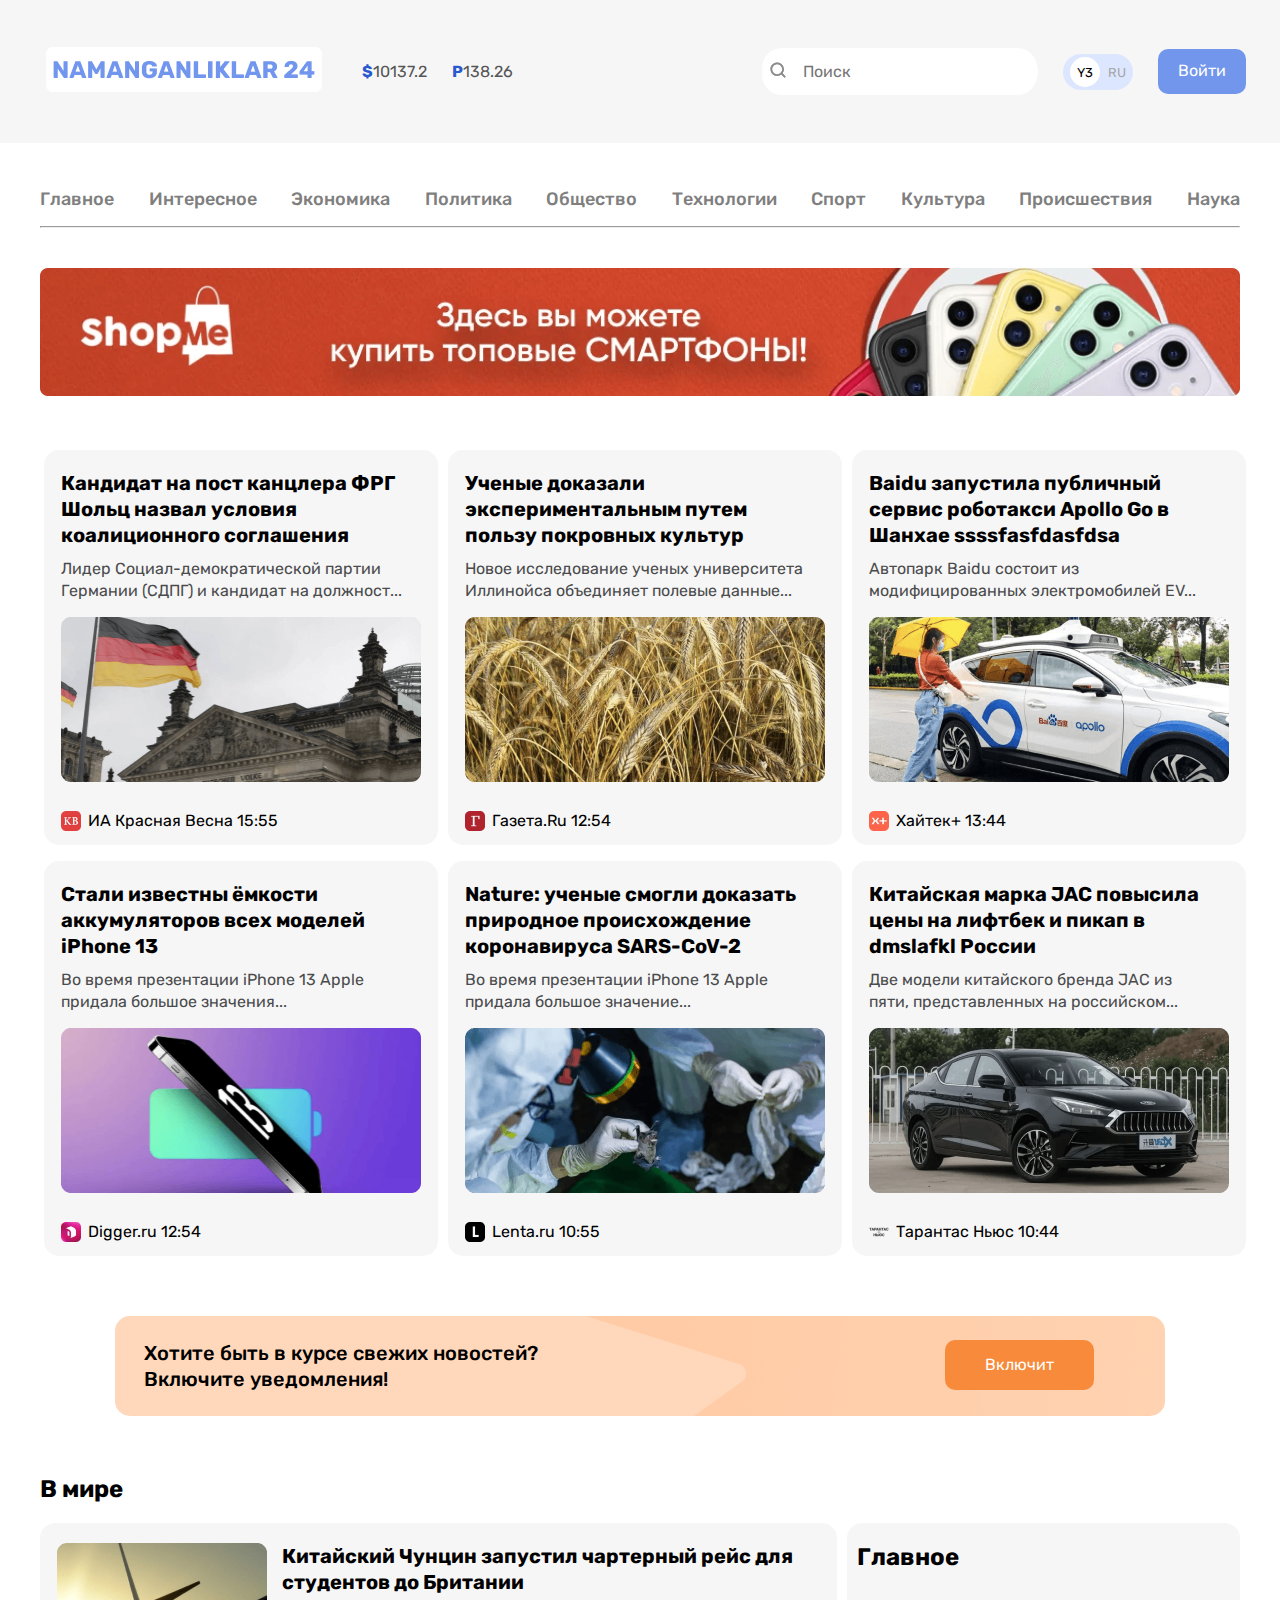
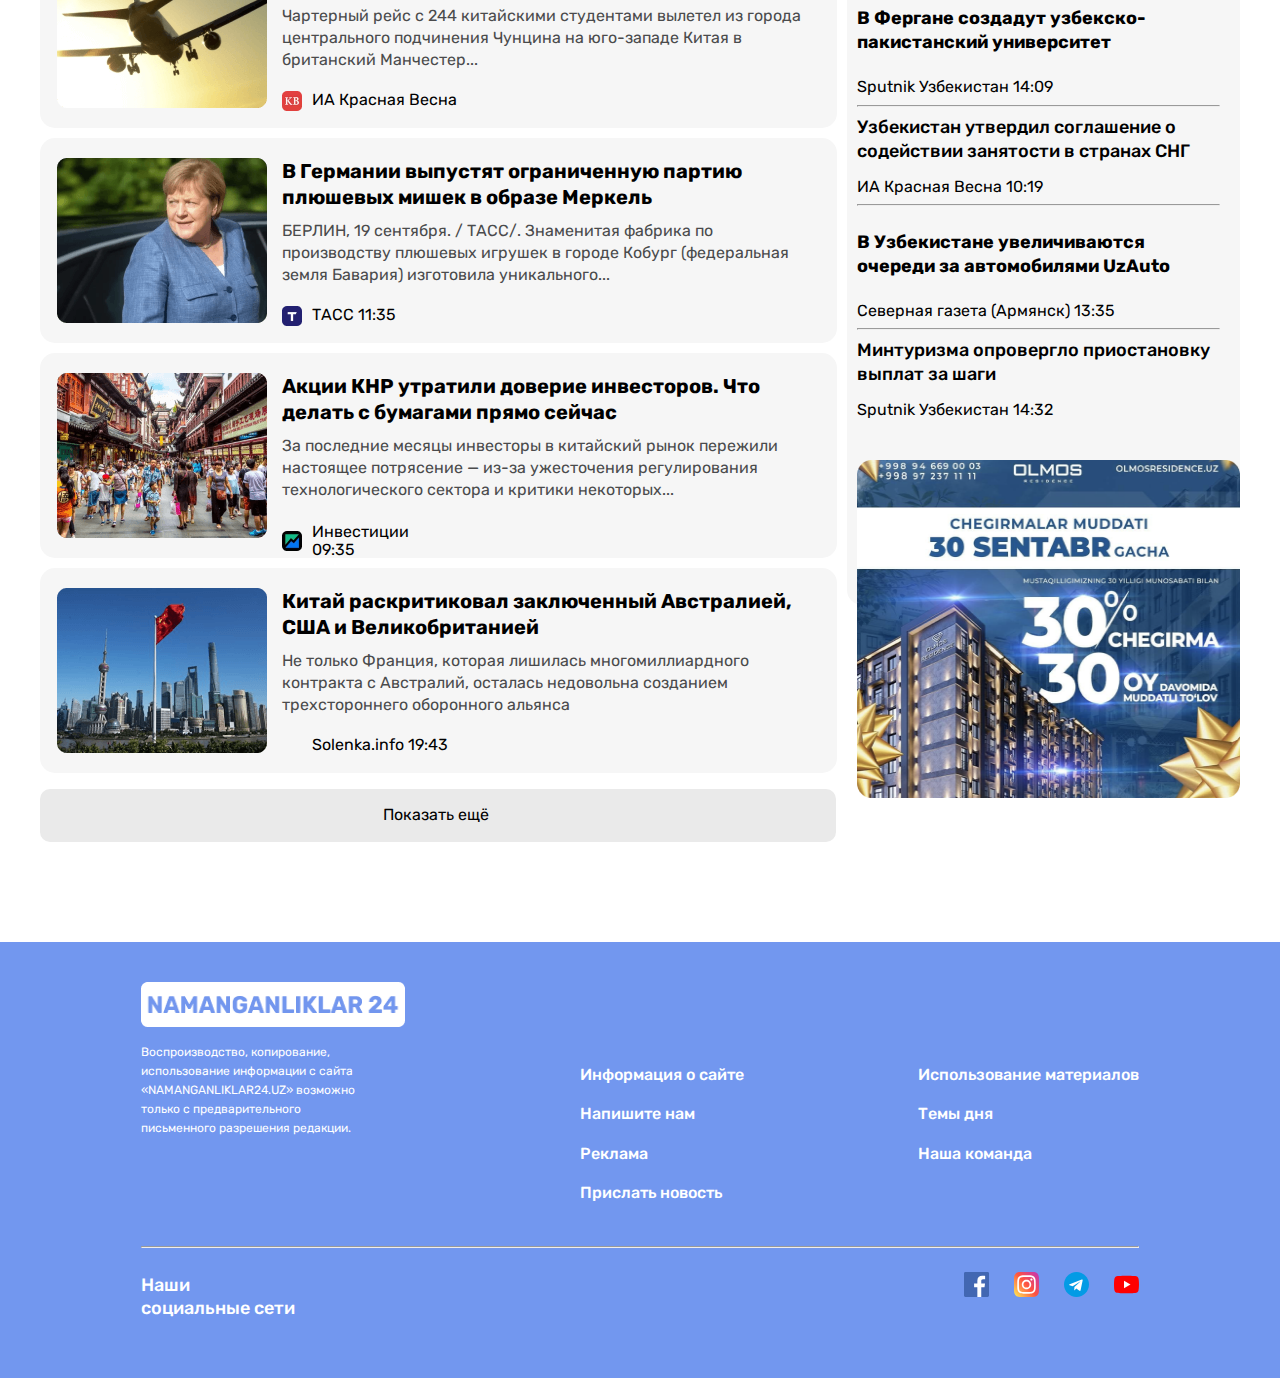
==== commit 0cd6e43c: "Add new changes" ====
--- a/index.html
+++ b/index.html
@@ -4,10 +4,8 @@
   <meta charset="UTF-8">
   <meta http-equiv="X-UA-Compatible" content="IE=edge">
   <meta name="viewport" content="width=device-width, initial-scale=1.0">
-  <!-- <link rel="preconnect" href="https://fonts.googleapis.com">
-  <link rel="preconnect" href="https://fonts.gstatic.com" crossorigin>
-  <link href="https://fonts.googleapis.com/css2?family=Rubik:wght@400;700&display=swap" rel="stylesheet"> -->
   <title>Namanganlikar24</title>
+  
   <!-- <link rel="stylesheet" href="./css/mini.css"> -->
   <link rel="stylesheet" href="./css/main.css">
   
@@ -487,6 +485,11 @@
 
   <div class="modal">
     <div class="modal-window">
+
+      <button class="modal-close-button-symbol">
+        <img src="./images/not.svg"  width="15" height="15" alt="not symbol">
+      </button>
+
       <h2 class="modal-window-title"> 
         Хотите быть в курсе свежих новостей?  Включите уведомления!
       </h2> 
--- a/css/mini.css
+++ b/css/mini.css
@@ -1 +1 @@
-@font-face{font-family:Rubik,Arial,sans-serif;font-style:normal;font-weight:400;src:local(''),url('../fonts/rubik-v20-latin_cyrillic-regular.woff2') format('woff2'),url('../fonts/rubik-v20-latin_cyrillic-regular.woff2') format('woff')}@font-face{font-family:Rubik,Arial,sans-serif;font-style:normal;font-weight:500;src:local(''),url('../fonts/rubik-v20-latin_cyrillic-500.woff2') format('woff2'),url('../fonts/rubik-v20-latin_cyrillic-500.woff') format('woff')}@font-face{font-family:Rubik,Arial,sans-serif;font-style:normal;font-weight:700;src:local(''),url('../fonts/rubik-v20-latin_cyrillic-700.woff2') format('woff2'),url('../fonts/rubik-v20-latin_cyrillic-700.woff') format('woff')}*{box-sizing:border-box}body{margin:0;font-family:Rubik,Arial sans-serif}.header-top{background-color:#f6f6f6;padding:30px 0 30px 12px}.container{width:1200px;margin:0 auto}.header-place{display:flex;justify-content:space-between}.header-start{display:flex;justify-content:space-between;text-align:center;align-items:center}.header-top-list{display:flex;align-items:center}.header-top-list-box{display:flex;align-items:center;font-weight:700;font-size:16px;line-height:19px;color:#2959ce;margin-right:25px}.header-box-text{font-weight:400;font-size:16px;line-height:19px;color:#555}.header-end{display:flex;align-items:center}.language{display:flex;justify-content:space-around;align-items:center;width:70px;margin-right:25px;padding:3px;line-height:15px;background-color:#dce6ff;border-radius:39px;text-align:center}.lang-text{font-size:13px;line-height:15px;font-style:normal;color:#a6a6a6;text-decoration:none}.lang-activ{color:#000}.lang-uz{width:30px;height:30px;border-radius:50%;background-color:#fff;padding-top:7px}.lang-ru{text-decoration:none;color:#a6a6a6}.header-input::before{position:absolute;width:50px;height:50px;content:"";border-radius:50%;background-image:url('../rec/rec/Icon-Outline-search.svg');background-position:left 6px top 12px;background-repeat:no-repeat}.header-input{width:276px;border-radius:60px;margin-right:25px;background-color:#fff}.header-input-box{border:none;border-radius:20px;padding:15px 0 13px 41px;width:275px}.log-in{padding:13px 20px;background-color:#7296ec;text-decoration:none;border-radius:10px;color:#fff;margin:0}.input-text{font-weight:400;font-size:14px;line-height:17px;color:#8d8d8d;margin-right:41px}.search-text{padding-left:41px;font-size:14px;line-height:17px;color:#8d8d8d}.header-list{display:flex;align-items:center;justify-content:space-between;padding:30px 0 0 0}.hr{margin-bottom:40px}.header-list-box{list-style:none}.header-link-box-text{font-family:Rubik,Arial,sans-serif;text-decoration:none;font-weight:500;font-size:18px;line-height:21px;text-align:center;color:#7f7f7f}.hero-place{width:1200px;margin:0 auto;margin-bottom:50px}.hero-list{display:flex;justify-content:center;padding:0}.main-botom-list-box{margin-bottom:10px}.hero-list-box{width:394px;margin-left:20px;background-color:#f6f6f6;list-style:none;border-radius:15px;padding:20px 17px 15px 17px}.bg-img::before{background-image:url("../images/KB.png");content:"";position:absolute;width:20px;height:20px}.hero-list-box-log::before{content:"";position:absolute;width:20px;height:20px;background-repeat:no-repeat}.bg-img-center::before{background-image:url("../images/G.png");background-repeat:no-repeat}.bg-img-end::before{background-image:url("../images/X+.png");background-repeat:no-repeat}.bg-img-botom-start::before{background-image:url("../images/digger.png");background-repeat:no-repeat}.bg-img-botom-center::before{background-image:url("../images/L.png");background-repeat:no-repeat}.bg-img-botom-end::before{background-image:url("../images/CH.png");background-repeat:no-repeat}.remember{background-image:url("../images/remmember.png");background-repeat:no-repeat}.box-logo-text{margin:0;margin-left:27px}.none{margin-left:10px}.hero-list-box-title{width:346px;text-decoration:none;font-weight:700px;font-size:20px;line-height:26px;color:#000;font-family:Rubik,Arial,sans-serif;margin:0;margin-bottom:10px}.hero-list-box-link{text-decoration:none}.list-box-title-text{font-family:Rubik,Arial,sans-serif;width:346px;font-weight:400;font-size:16px;line-height:22px;color:#4a4b4c;margin:0;margin-bottom:15px}.hero-box-img{margin-bottom:15px}.hero-list-box-log{display:flex;align-items:center;margin-top:10px}.box-logo{margin-right:0}.remember{display:flex;justify-content:space-between;width:1050px;margin:0 auto;margin-top:60px;margin-bottom:60px;padding:24px 71px 24px 29px;border-radius:15px}.remember-text{font-family:Rubik,Arial,sans-serif;width:404px;margin:0;font-weight:500;font-size:20px;line-height:26px;color:#000}.remember-link{width:149px;height:50px;background-color:#f78b3b;color:#fff;display:flex;align-items:center;justify-content:center;border-radius:10px;text-decoration:none}.main-botom-list{display:flex;justify-content:space-between;padding:0;margin:0 auto;flex-wrap:wrap}.botom-start{width:797px;margin-right:10px}.botom-box-in-box{margin-top:10px}.main-botom-list-box{width:797px;height:205px;display:flex;padding:20px 20px 20px 17px;background-color:#f6f6f6;border-radius:15px}.botom-img{margin-right:15px}.botom-title-link{text-decoration:none}.botom-box-title{font-family:Rubik,Arial,sans-serif;font-weight:700;font-size:20px;line-height:26px;color:#000;margin:0}.botom-box-text{font-family:Rubik,Arial,sans-serif;font-weight:400;font-size:16px;line-height:22px;color:#4a4b4c;margin:0;margin-top:10px;margin-bottom:20px}.botom-box-in-box{display:flex;align-items:center}.botom-logo-text{margin:0;margin-left:30px}.botom-bg-img-second::before{content:"";position:absolute;width:20px;height:20px;background-image:url("../images-2/T.png");background-repeat:no-repeat}.bg-img-tretiy{content:"";position:absolute;width:20px;height:20px;background-image:url("../images-2/PBG.png");background-repeat:no-repeat}.botom-bg-end::before{content:"";position:absolute;width:20px;height:20px;background-image:url("../images-2/");background-repeat:no-repeat}.botom-logo{margin-right:10px}.box-esho{list-style:none}.esho{width:796px;background:#eaeaea;border-radius:10px}.esho-link{text-decoration:none;color:#000}.esho-text{padding:17px 343px 17px 343px;margin-bottom:100px}.botom-end-title{margin-top:0;margin-bottom:35px;font-family:Rubik,Arial,sans-serif;font-style:normal;font-size:24px;line-height:28px;color:#000}.botom-end{width:393px;height:682px;background:#f6f6f6;border-radius:15px;padding:20px 20px 25px 10px}.botom-list-end-box{list-style:none}.botom-list-end{padding-left:0;padding-bottom:20px;margin:0}.time-text{margin:0;margin-top:15px}.botom-end-rek{margin:0 auto}.botom-end-box-rek{margin:0 auto;margin-top:20px}.footer-logo-text{width:229px}.botom-end-box-title{font-family:Rubik,Arial,sans-serif;font-style:normal;font-weight:500;font-size:18px;line-height:24px;color:#000;margin:0;margin-bottom:8px}footer{background-color:#7297ef}.footer-place{padding:40px}.footer-logo-text{font-family:Rubik,Arial,sans-serif;font-style:normal;font-weight:400;font-size:12px;line-height:19px;color:#fff}.footer-list{margin-top:83px}.footer-list-box{list-style:none;margin-bottom:20px}.footer-link-list{font-weight:500;font-size:16px;line-height:19px;color:#fff;text-decoration:none}.footer-list-box-two{margin-top:83px}.footer-box-place{width:998px;display:flex;justify-content:space-between;margin:0 auto}.place{display:flex;justify-content:space-between}.footer-bootom{width:998px;margin:0 auto}.footer-sybol{display:flex}.footer-botom-text{font-weight:500;font-size:18px;line-height:23px;color:#fff}.sybol-box{list-style:none;margin-left:25px}.ha{margin:0}.second-page-two{background-image:url("../page-2/logo/vt.png");background-repeat:no-repeat}.second-page-three{background-image:url("../page-2/logo/dns.png");background-repeat:no-repeat}.second-page-four{background-image:url("../page-2/logo/sputnik.png");background-repeat:no-repeat}.second-page-five{background-image:url("../page-2/logo/i.png");background-repeat:no-repeat}.second-page-olti{background-image:url("../page-2/logo/kp.png");background-repeat:no-repeat}.second-page-seven{background-image:url("../page-2/logo/fergana.png");background-repeat:no-repeat}.second-page-eight{background-image:url("../images-2/solenka.png");background-repeat:no-repeat}.tesla-page::before{background-image:url("../page-2/logo/solenka-wdith-30.png");background-repeat:no-repeat;position:absolute;content:"";width:50px;height:50px;background-position:left -5px top 5px}.tesla-hero{width:797px}.tesla-olmos-rek{margin-top:20px}.tesla-hero-title{font-family:Rubik,Arial,sans-serif;font-style:normal;font-size:26px;line-height:36px;color:#000}.tesla-text{margin:0;font-family:Rubik,Arial,sans-serif;font-style:normal;font-weight:400;font-size:20px;line-height:30px;color:#000;margin-bottom:24px}.text-end{padding-bottom:50px;margin-bottom:60px;border-bottom:1px solid #333}.tesla-place{padding:0}.tesla-img{margin:0;margin-bottom:25px}.tesla-botom-list{padding:0;display:flex;justify-content:space-between;margin-bottom:100px}.tesla-botom-list-box{list-style:none;width:393px;padding:20px 18px 15px 17px;background-color:#f6f6f6;border-radius:15px;margin:0;margin-right:10px}a{text-decoration:none}.botom-end--box-title{font-family:Rubik,Arial,sans-serif;font-style:normal;font-size:18px;line-height:24px;color:#000}+/*! normalize.css v8.0.1 | MIT License | github.com/necolas/normalize.css */.bg-img-botom-end::before,.bg-img-botom-start::before,.bg-img-center::before,.bg-img-end::before,.header-input::before,.hero-list-box-log::before,.remember{background-repeat:no-repeat}.botom-title-link,.esho-link,.footer-link-list,.hero-list-box-link,.hero-list-box-title,.lang-ru,.lang-text,.log-in,.remember-link,a{text-decoration:none}.botom-list-end-box,.box-esho,.footer-list-box,.header-list-box,.hero-list-box,.sybol-box{list-style:none}.modal-window,.modal-window-close{animation-duration:1s;animation-iteration-count:1;animation-timing-function:ease;transition:transform 1s}button,hr,input{overflow:visible}progress,sub,sup{vertical-align:baseline}html{line-height:1.15;-webkit-text-size-adjust:100%}.modal-show,details,main{display:block}h1{font-size:2em;margin:.67em 0}hr{-webkit-box-sizing:content-box;box-sizing:content-box;height:0}code,kbd,pre,samp{font-family:monospace,monospace;font-size:1em}a{background-color:transparent}abbr[title]{border-bottom:none;text-decoration:underline;-webkit-text-decoration:underline dotted;text-decoration:underline dotted}b,strong{font-weight:bolder}small{font-size:80%}sub,sup{font-size:75%;line-height:0;position:relative}sub{bottom:-.25em}sup{top:-.5em}img{border-style:none}button,input,optgroup,select,textarea{font-family:inherit;font-size:100%;line-height:1.15;margin:0}button,select{text-transform:none}[type=button],[type=reset],[type=submit],button{-webkit-appearance:button}[type=button]::-moz-focus-inner,[type=reset]::-moz-focus-inner,[type=submit]::-moz-focus-inner,button::-moz-focus-inner{border-style:none;padding:0}[type=button]:-moz-focusring,[type=reset]:-moz-focusring,[type=submit]:-moz-focusring,button:-moz-focusring{outline:ButtonText dotted 1px}fieldset{padding:.35em .75em .625em}legend{-webkit-box-sizing:border-box;box-sizing:border-box;color:inherit;display:table;max-width:100%;padding:0;white-space:normal}textarea{overflow:auto}[type=checkbox],[type=radio]{-webkit-box-sizing:border-box;box-sizing:border-box;padding:0}[type=number]::-webkit-inner-spin-button,[type=number]::-webkit-outer-spin-button{height:auto}[type=search]{-webkit-appearance:textfield;outline-offset:-2px}[type=search]::-webkit-search-decoration{-webkit-appearance:none}::-webkit-file-upload-button{-webkit-appearance:button;font:inherit}.header-link-box-text,body{font-family:Rubik,Arial,sans-serif}summary{display:list-item}.modal-close,[hidden],template{display:none}@font-face{font-family:Rubik;font-style:normal;font-weight:400;src:local(''),url('../fonts/rubik-v20-latin_cyrillic-regular.woff2') format('woff2'),url('../fonts/rubik-v20-latin_cyrillic-regular.woff2') format('woff')}@font-face{font-family:Rubik;font-style:normal;font-weight:500;src:local(''),url('../fonts/rubik-v20-latin_cyrillic-500.woff2') format('woff2'),url('../fonts/rubik-v20-latin_cyrillic-500.woff') format('woff')}@font-face{font-family:Rubik;font-style:normal;font-weight:700;src:local(''),url('../fonts/rubik-v20-latin_cyrillic-700.woff2') format('woff2'),url('../fonts/rubik-v20-latin_cyrillic-700.woff') format('woff')}*{box-sizing:border-box}body{margin:0}.header-top{background-color:#f6f6f6;padding:30px 0 30px 12px}.container{width:1200px;margin:0 auto}.header-place,.place{display:flex;justify-content:space-between}.header-start{display:flex;justify-content:space-between;text-align:center;align-items:center}.header-end,.header-top-list{display:flex;align-items:center}.header-top-list-box{display:flex;align-items:center;font-weight:700;font-size:16px;line-height:19px;color:#2959ce;margin-right:25px}.header-box-text{font-weight:400;font-size:16px;line-height:19px;color:#555}.language{display:flex;justify-content:space-around;align-items:center;width:70px;margin-right:25px;padding:3px;line-height:15px;background-color:#dce6ff;border-radius:39px;text-align:center}.lang-text{font-size:13px;line-height:15px;font-style:normal;color:#a6a6a6}.lang-activ{color:#000}.lang-uz{width:30px;height:30px;border-radius:50%;background-color:#fff;padding-top:7px}.lang-ru{color:#a6a6a6}.header-input::before{position:absolute;width:50px;height:50px;content:"";border-radius:50%;background-image:url('../rec/rec/Icon-Outline-search.svg');background-position:left 6px top 12px}.bg-img::before,.hero-list-box-log::before{content:"";position:absolute;width:20px;height:20px}.header-input{width:276px;border-radius:60px;margin-right:25px;background-color:#fff}.header-input-box{border:none;border-radius:20px;padding:15px 0 13px 41px;width:275px}.log-in{padding:13px 20px;background-color:#7296ec;border-radius:10px;color:#fff;margin:0}.input-text,.search-text{font-size:14px;line-height:17px;color:#8d8d8d}.input-text{font-weight:400;margin-right:41px}.search-text{padding-left:41px}.header-list{display:flex;align-items:center;justify-content:space-between;padding:30px 0 0}.hr{margin-bottom:40px}.header-link-box-text{text-decoration:none;font-weight:500;font-size:18px;line-height:21px;text-align:center;color:#7f7f7f}.hero-place{width:1200px;margin:0 auto 50px}.hero-list{display:flex;justify-content:center;padding:0}.main-botom-list-box{margin-bottom:10px}.hero-list-box{width:394px;margin-left:20px;background-color:#f6f6f6;border-radius:15px;padding:20px 17px 15px}.hero-list-box-title,.list-box-title-text{font-family:Rubik,Arial,sans-serif;width:346px}.bg-img::before{background-image:url("../images/KB.png")}.bg-img-center::before{background-image:url("../images/G.png")}.bg-img-end::before{background-image:url("../images/X+.png")}.bg-img-botom-start::before{background-image:url("../images/digger.png")}.bg-img-botom-center::before{background-image:url("../images/L.png");background-repeat:no-repeat}.bg-img-botom-end::before{background-image:url("../images/CH.png")}.box-logo-text{margin:0 0 0 27px}.none{margin-left:10px}.hero-list-box-title{font-weight:700px;font-size:20px;line-height:26px;color:#000;margin:0 0 10px}.list-box-title-text{font-weight:400;font-size:16px;line-height:22px;color:#4a4b4c;margin:0 0 15px}.botom-box-title,.remember-text{font-size:20px;line-height:26px;font-family:Rubik,Arial,sans-serif}.hero-box-img{margin-bottom:15px}.hero-list-box-log{display:flex;align-items:center;margin-top:10px}.box-logo{margin-right:0}.remember{background-image:url("../images/remmember.png");display:flex;justify-content:space-between;width:1050px;margin:60px auto;padding:24px 71px 24px 29px;border-radius:15px}.remember-text{width:404px;margin:0;font-weight:500;color:#000}.remember-link{width:149px;height:50px;background-color:#f78b3b;color:#fff;display:flex;align-items:center;justify-content:center;border-radius:10px;border:none;cursor:pointer}.footer-box-place,.main-botom-list{justify-content:space-between;display:flex}.main-botom-list{padding:0;margin:0 auto;flex-wrap:wrap}.botom-start{width:797px;margin-right:10px}.botom-box-in-box{margin-top:10px;display:flex;align-items:center}.main-botom-list-box{width:797px;height:205px;display:flex;padding:20px 20px 20px 17px;background-color:#f6f6f6;border-radius:15px}.bg-img-tretiy,.botom-bg-end::before,.botom-bg-img-second::before{width:20px;height:20px;background-repeat:no-repeat;position:absolute;content:""}.botom-img{margin-right:15px}.botom-box-title{font-weight:700;color:#000;margin:0}.botom-box-text{font-family:Rubik,Arial,sans-serif;font-weight:400;font-size:16px;line-height:22px;color:#4a4b4c;margin:10px 0 20px}.botom-logo-text{margin:0 0 0 30px}.botom-bg-img-second::before{background-image:url("../images-2/T.png")}.bg-img-tretiy{background-image:url("../images-2/PBG.png")}.botom-bg-end::before{background-image:url("../images-2/")}.botom-logo{margin-right:10px}.esho{width:796px;background:#eaeaea;border-radius:10px}.esho-link{color:#000}.esho-text{padding:17px 343px;margin-bottom:100px}.botom-end-title{margin-top:0;margin-bottom:35px;font-family:Rubik,Arial,sans-serif;font-style:normal;font-size:24px;line-height:28px;color:#000}.botom-end{width:393px;height:682px;background:#f6f6f6;border-radius:15px;padding:20px 20px 25px 10px}.second-page-eight,.second-page-five,.second-page-four,.second-page-olti,.second-page-seven,.second-page-three,.second-page-two,.tesla-page::before{background-repeat:no-repeat}.botom-list-end{padding-left:0;padding-bottom:20px;margin:0}.time-text{margin:15px 0 0}.botom-end-rek{margin:0 auto}.botom-end-box-rek{margin:20px auto 0}.botom-end-box-title{font-family:Rubik,Arial,sans-serif;font-style:normal;font-weight:500;font-size:18px;line-height:24px;color:#000;margin:0 0 8px}footer{background-color:#7297ef}.footer-place{padding:40px}.footer-logo-text{width:229px;font-family:Rubik,Arial,sans-serif;font-style:normal;font-weight:400;font-size:12px;line-height:19px;color:#fff}.footer-list,.footer-list-box-two{margin-top:83px}.footer-list-box{margin-bottom:20px}.footer-bootom,.footer-box-place{width:998px;margin:0 auto}.footer-link-list{font-weight:500;font-size:16px;line-height:19px;color:#fff}.footer-sybol{display:flex}.footer-botom-text{font-weight:500;font-size:18px;line-height:23px;color:#fff}.botom-end--box-title,.tesla-hero-title,.tesla-text{font-family:Rubik,Arial,sans-serif;font-style:normal;color:#000}.sybol-box{margin-left:25px}.ha{margin:0}.second-page-two{background-image:url("../page-2/logo/vt.png")}.second-page-three{background-image:url("../page-2/logo/dns.png")}.second-page-four{background-image:url("../page-2/logo/sputnik.png")}.second-page-five{background-image:url("../page-2/logo/i.png")}.second-page-olti{background-image:url("../page-2/logo/kp.png")}.second-page-seven{background-image:url("../page-2/logo/fergana.png")}.second-page-eight{background-image:url("../images-2/solenka.png")}.tesla-page::before{background-image:url("../page-2/logo/solenka-wdith-30.png");position:absolute;content:"";width:50px;height:50px;background-position:left -5px top 5px}.tesla-hero{width:797px}.tesla-olmos-rek{margin-top:20px}.tesla-hero-title{font-size:26px;line-height:36px}.tesla-text{margin:0 0 24px;font-weight:400;font-size:20px;line-height:30px}.text-end{padding-bottom:50px;margin-bottom:60px;border-bottom:1px solid #333}.tesla-place{padding:0}.tesla-img{margin:0 0 25px}.tesla-botom-list{padding:0;display:flex;justify-content:space-between;margin-bottom:100px}.tesla-botom-list-box{list-style:none;width:393px;padding:20px 18px 15px 17px;background-color:#f6f6f6;border-radius:15px;margin:0 10px 0 0}.botom-end--box-title{font-size:18px;line-height:24px}.modal{display:none;position:fixed;top:0;left:0;z-index:10;width:100%;height:100%;background-color:rgba(0,0,0,.4)}.modal-window{position:relative;margin:350px auto;width:764px;padding:60px;background-color:#fff;border-radius:5px;animation-name:slidedown}.modal-close-button-symbol{position:absolute;right:15px;top:15px;border:none;background-color:transparent;cursor:pointer}.modal-window-close{animation-name:slidedown-close}.modal-window-title{font-weight:500;font-size:26px;line-height:34px;text-align:center}.modal-close-button{display:block;margin:0 auto;padding:15px 40px;border:none;background-color:#f78b3b;border-radius:10px;font-weight:500;font-size:24px;line-height:28px;color:#fff;cursor:pointer}.not-symbol{position:absolute;right:15px;top:15px;background-color:transparent;padding:0}@keyframes slidedown{from{transform:translateY(-1000px)}to{transform:translateY(0)}}@keyframes slidedown-close{from{transform:translateY(0)}to{transform:translateY(-1000px)}}--- a/css/main.css
+++ b/css/main.css
@@ -1,4 +1,7 @@
+/*! normalize.css v8.0.1 | MIT License | github.com/necolas/normalize.css */button,hr,input{overflow:visible}progress,sub,sup{vertical-align:baseline}html{line-height:1.15;-webkit-text-size-adjust:100%}body{margin:0}details,main{display:block}h1{font-size:2em;margin:.67em 0}hr{-webkit-box-sizing:content-box;box-sizing:content-box;height:0}code,kbd,pre,samp{font-family:monospace,monospace;font-size:1em}a{background-color:transparent}abbr[title]{border-bottom:none;text-decoration:underline;-webkit-text-decoration:underline dotted;text-decoration:underline dotted}b,strong{font-weight:bolder}small{font-size:80%}sub,sup{font-size:75%;line-height:0;position:relative}sub{bottom:-.25em}sup{top:-.5em}img{border-style:none}button,input,optgroup,select,textarea{font-family:inherit;font-size:100%;line-height:1.15;margin:0}button,select{text-transform:none}[type=button],[type=reset],[type=submit],button{-webkit-appearance:button}[type=button]::-moz-focus-inner,[type=reset]::-moz-focus-inner,[type=submit]::-moz-focus-inner,button::-moz-focus-inner{border-style:none;padding:0}[type=button]:-moz-focusring,[type=reset]:-moz-focusring,[type=submit]:-moz-focusring,button:-moz-focusring{outline:ButtonText dotted 1px}fieldset{padding:.35em .75em .625em}legend{-webkit-box-sizing:border-box;box-sizing:border-box;color:inherit;display:table;max-width:100%;padding:0;white-space:normal}textarea{overflow:auto}[type=checkbox],[type=radio]{-webkit-box-sizing:border-box;box-sizing:border-box;padding:0}[type=number]::-webkit-inner-spin-button,[type=number]::-webkit-outer-spin-button{height:auto}[type=search]{-webkit-appearance:textfield;outline-offset:-2px}[type=search]::-webkit-search-decoration{-webkit-appearance:none}::-webkit-file-upload-button{-webkit-appearance:button;font:inherit}summary{display:list-item}[hidden],template{display:none}
+
 /* rubik-regular - latin_cyrillic */
+
 @font-face {
   font-family: "Rubik";
   font-style: normal;
@@ -664,6 +667,7 @@
   display: none;
 }
 .modal-window{
+  position: relative;
   margin: 350px auto;
   width: 764px;
   padding: 60px;
@@ -676,6 +680,15 @@
   transition: transform 1s ease;
 }
 
+
+.modal-close-button-symbol{
+  position: absolute;
+  right:  15px;
+  top: 15px;
+  border: none;
+  background-color: transparent;
+  cursor: pointer;
+}
 .modal-window-close{
   animation-name: slidedown-close;
   animation-duration: 1s;
@@ -703,6 +716,14 @@
   color: #FFFFFF;
   cursor: pointer;
 }
+.not-symbol{
+  position: absolute;
+  right:  15px;
+  top: 15px;
+
+  background-color: transparent;
+  padding: 0;
+}
 @keyframes slidedown {
 
   from{
